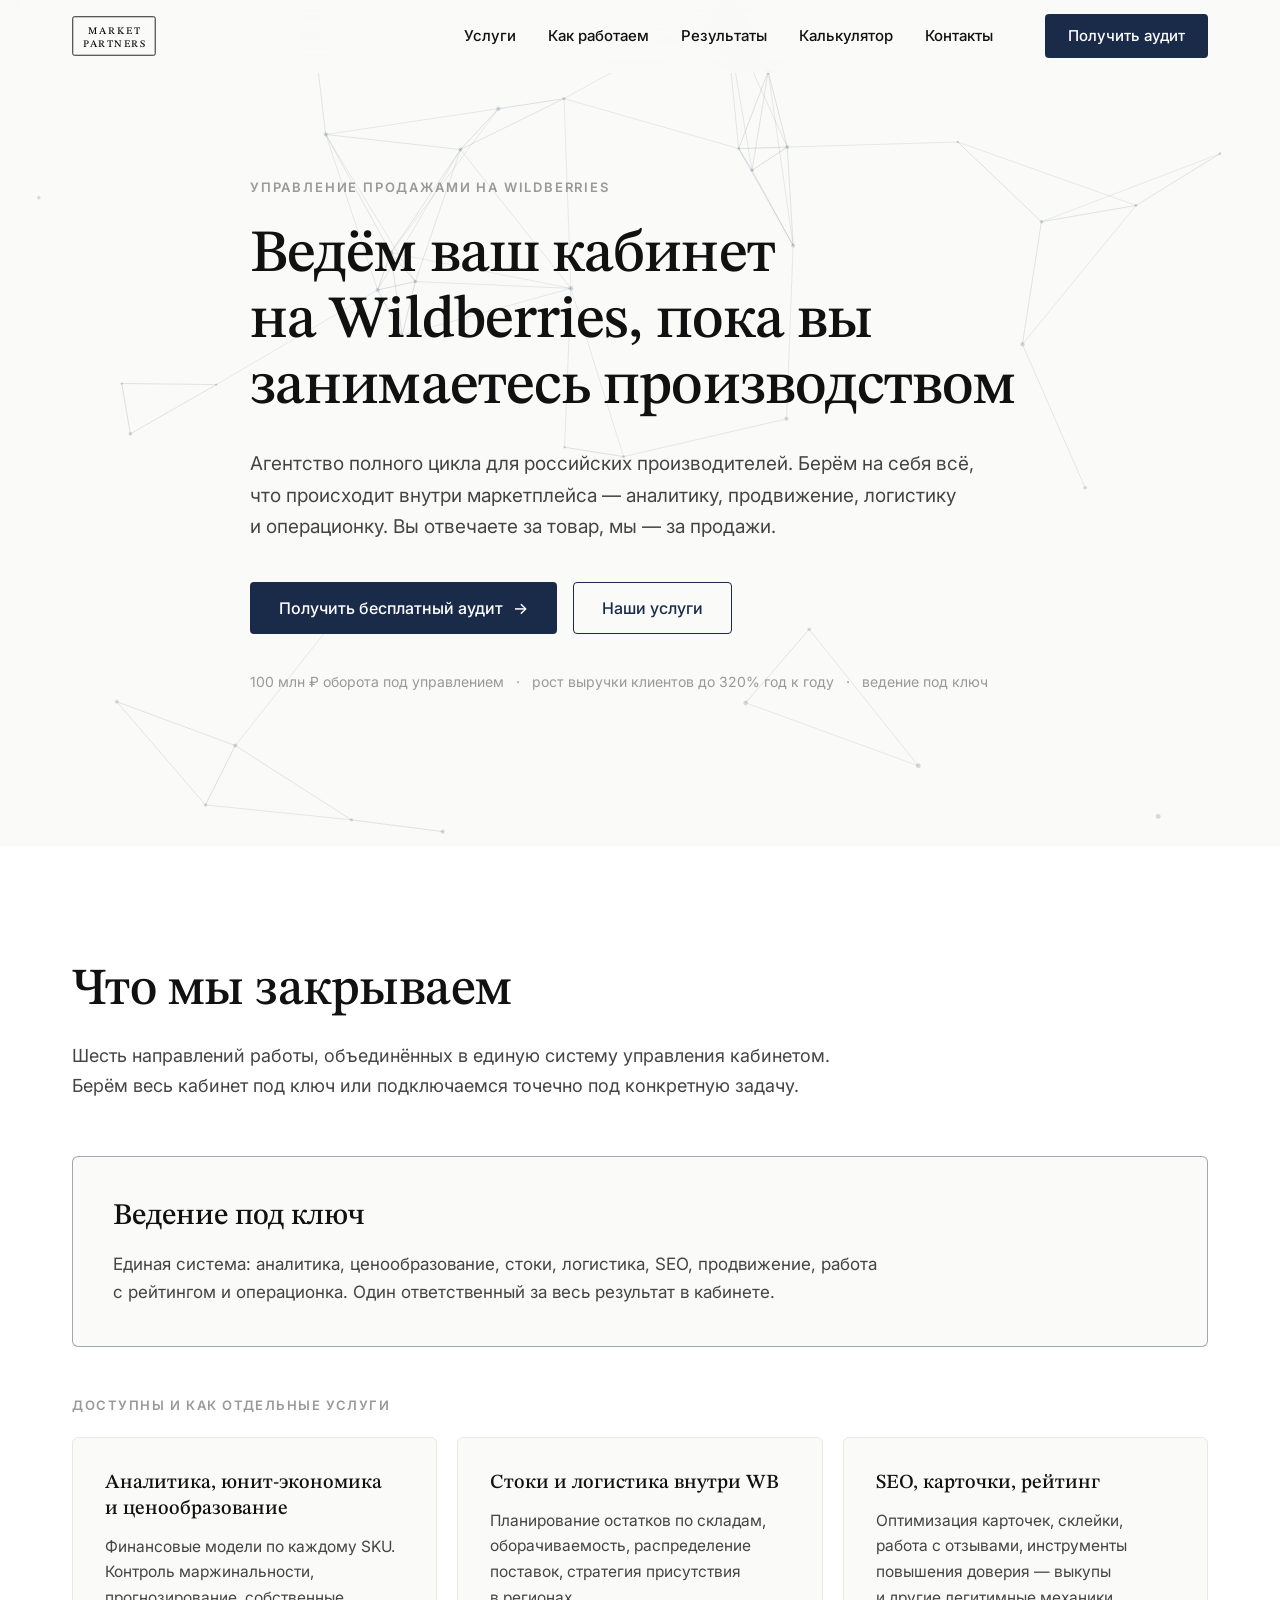
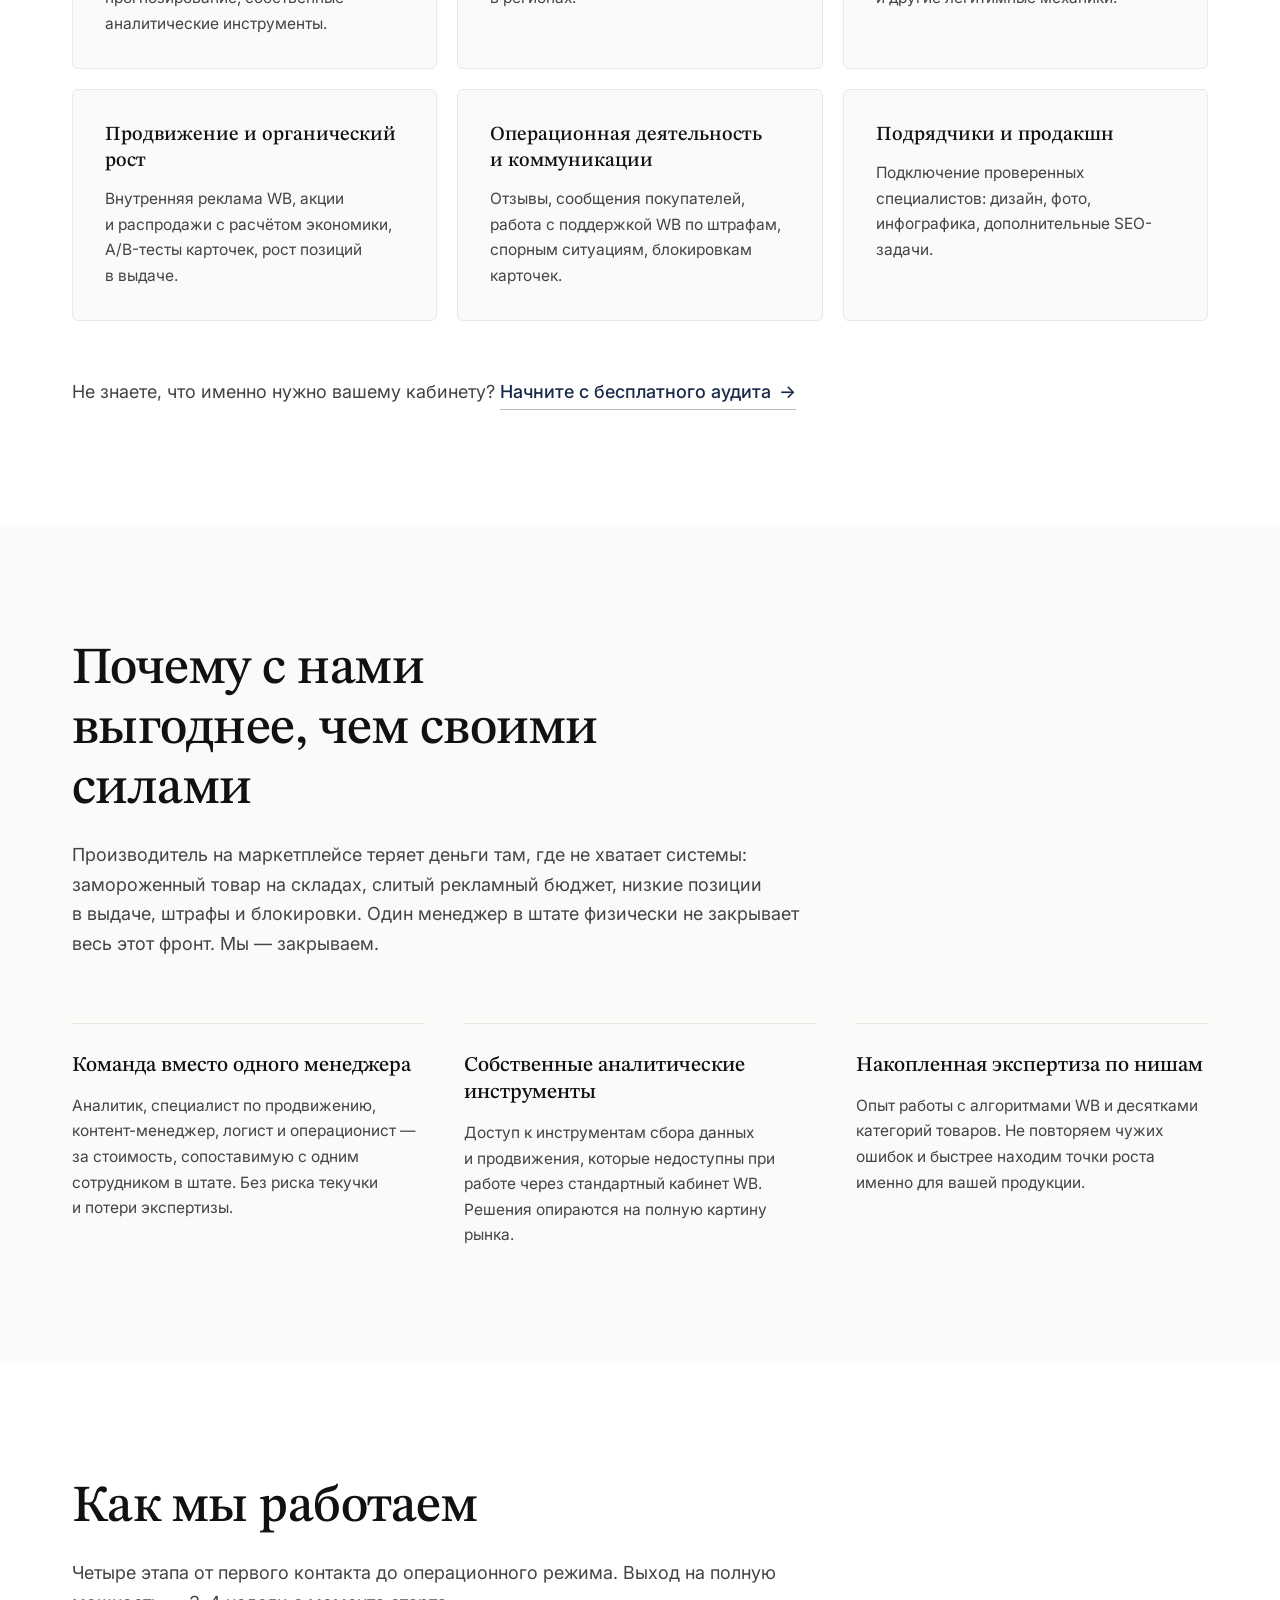
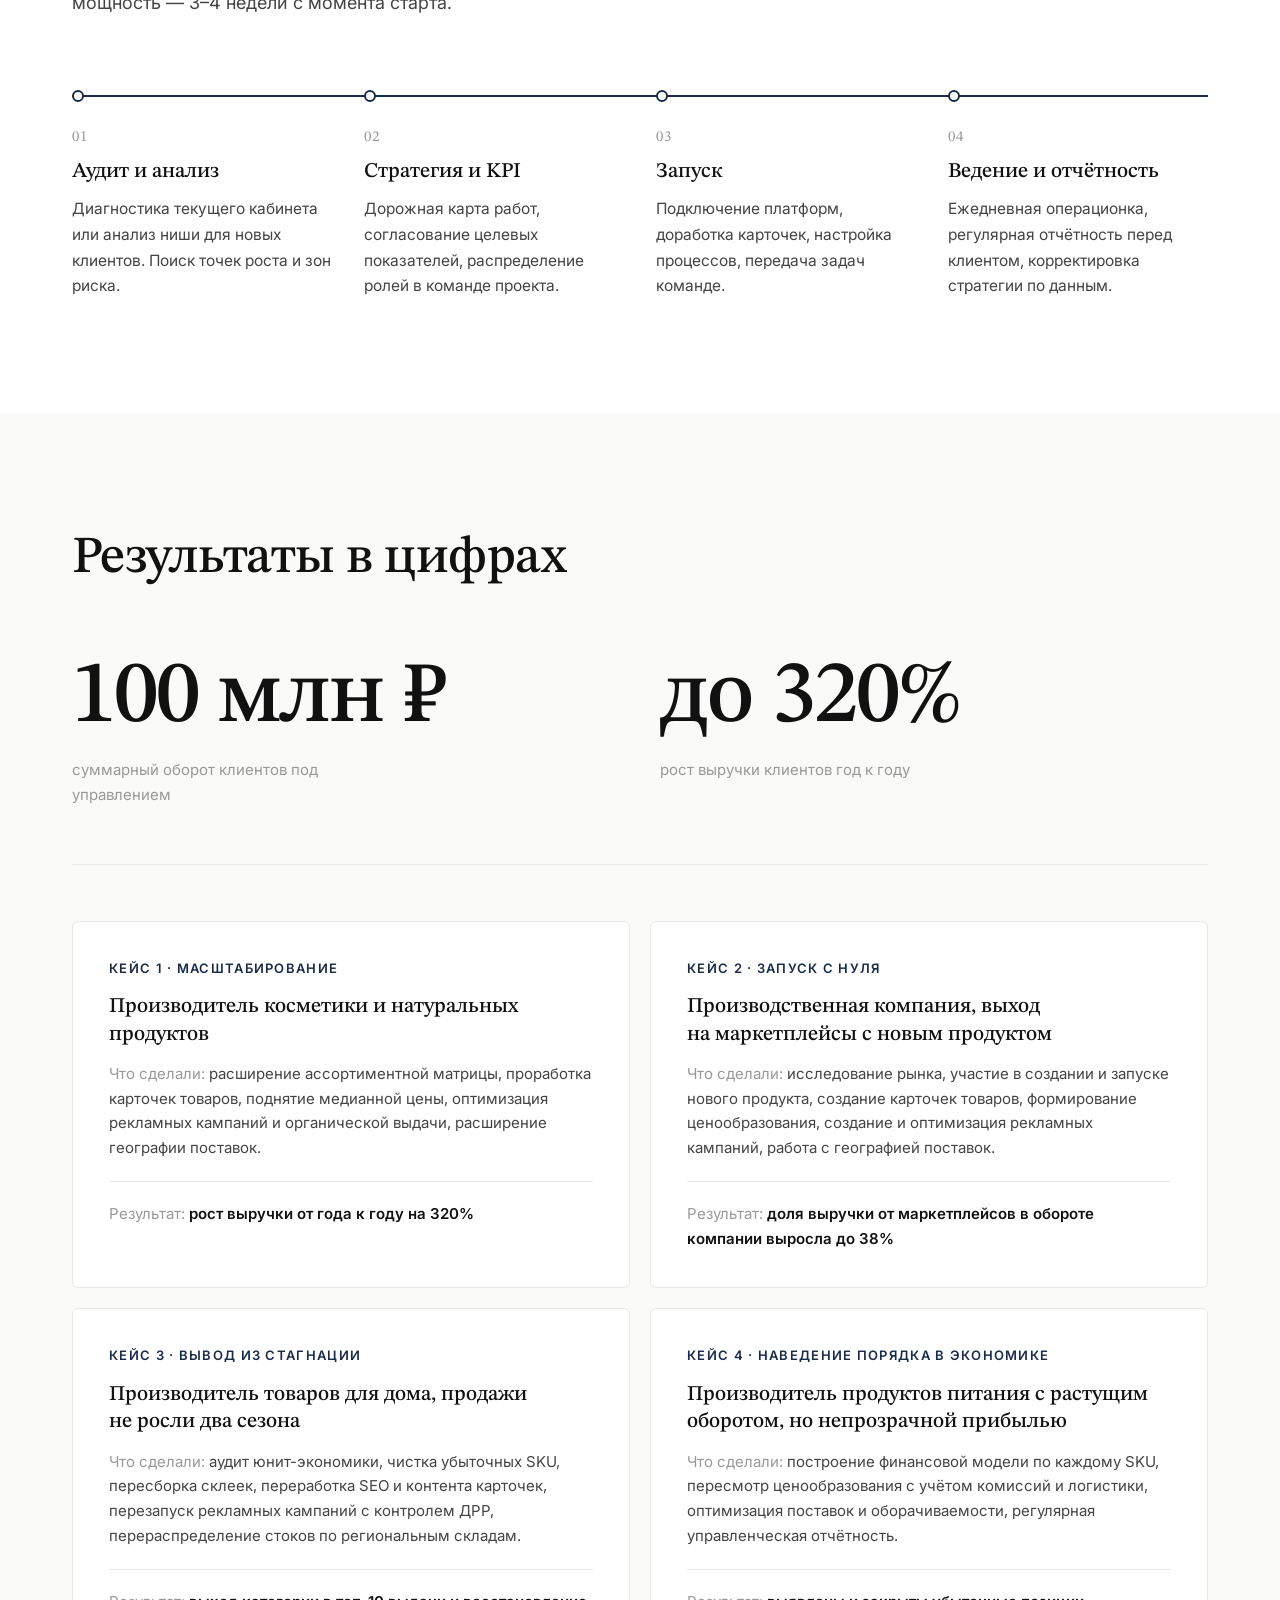
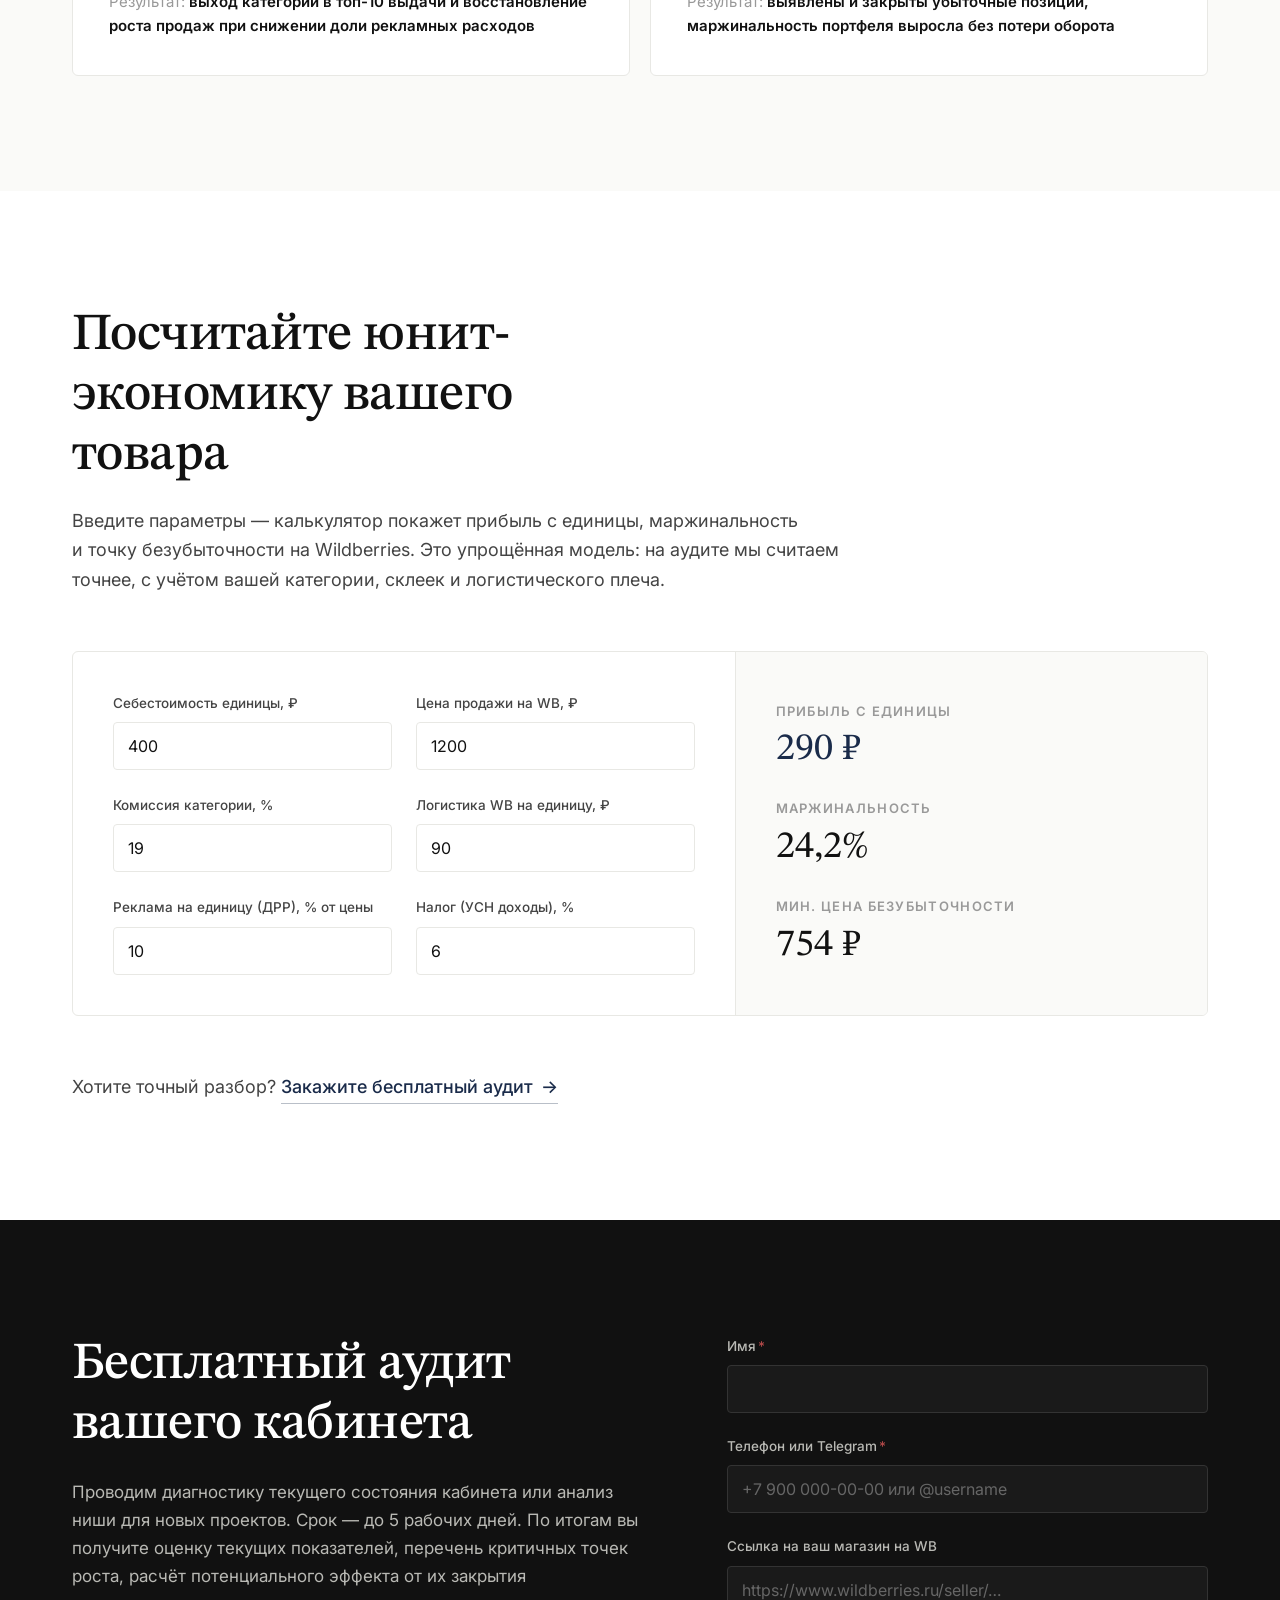
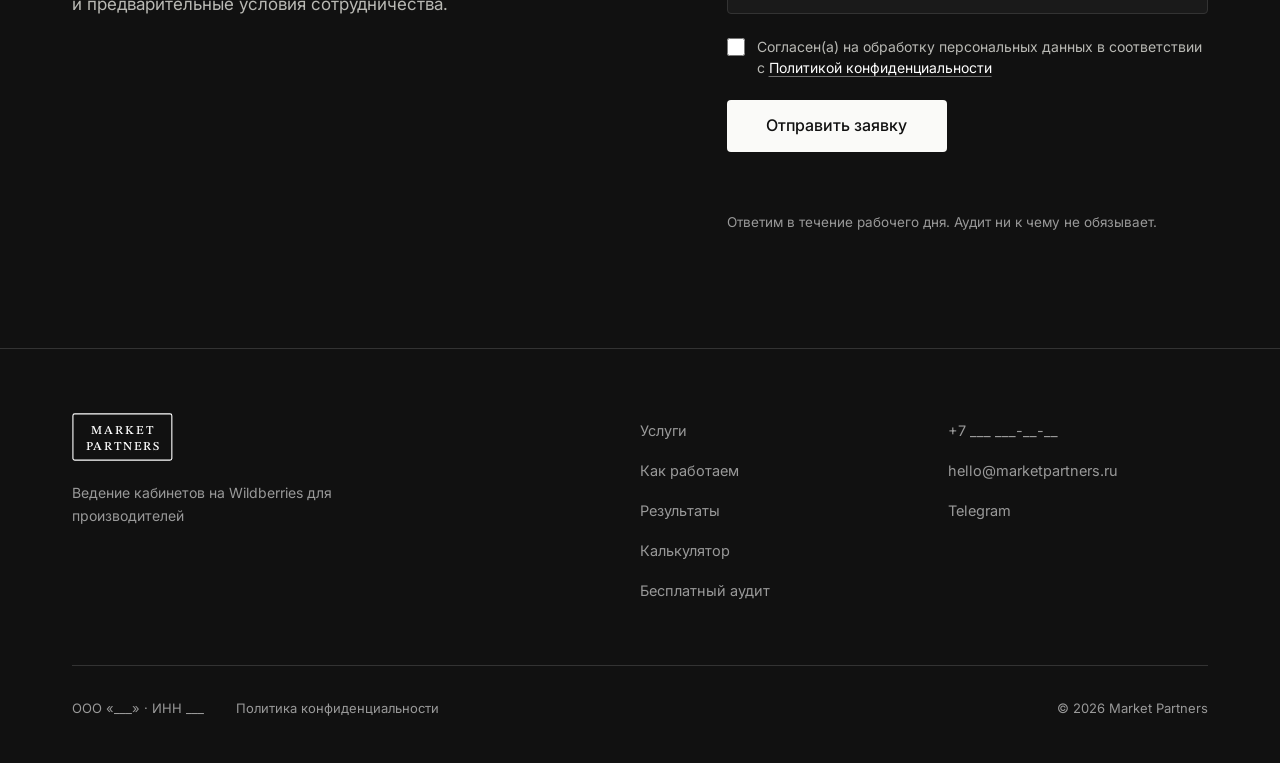
==== landing/index.html @ 117d6a94 "Лендинг Market Partners: HTML+CSS+JS, send.php, privacy, ассеты Одностраничный сайт для marketpartne" ====
<!DOCTYPE html>
<html lang="ru">
<head>
  <meta charset="UTF-8">
  <meta name="viewport" content="width=device-width, initial-scale=1">
  <title>Ведение кабинетов на Wildberries под ключ для производителей — Market Partners</title>
  <meta name="description" content="Агентство полного цикла Market Partners: ведение кабинетов продавцов на Wildberries для российских производителей. Аналитика, продвижение, логистика и операционка под ключ. Бесплатный аудит кабинета.">
  <link rel="canonical" href="https://marketpartners.ru/">
  <meta name="theme-color" content="#FAFAF8">

  <!-- Open Graph -->
  <meta property="og:type" content="website">
  <meta property="og:url" content="https://marketpartners.ru/">
  <meta property="og:site_name" content="Market Partners">
  <meta property="og:title" content="Ведение кабинетов на Wildberries под ключ для производителей — Market Partners">
  <meta property="og:description" content="Берём на себя всё, что происходит внутри маркетплейса — аналитику, продвижение, логистику и операционку. Вы отвечаете за товар, мы — за продажи.">
  <meta property="og:image" content="https://marketpartners.ru/assets/og-image.png">
  <meta property="og:image:width" content="1200">
  <meta property="og:image:height" content="630">
  <meta property="og:locale" content="ru_RU">

  <!-- Favicon -->
  <link rel="icon" href="assets/favicon.svg" type="image/svg+xml">
  <link rel="icon" href="assets/favicon.png" sizes="32x32" type="image/png">
  <link rel="apple-touch-icon" href="assets/apple-touch-icon.png">

  <!-- Fonts -->
  <link rel="preconnect" href="https://fonts.googleapis.com">
  <link rel="preconnect" href="https://fonts.gstatic.com" crossorigin>
  <link href="https://fonts.googleapis.com/css2?family=Inter:wght@400;500;600&family=STIX+Two+Text:wght@500;600&display=swap" rel="stylesheet">

  <link rel="stylesheet" href="css/style.css">

  <script>document.documentElement.classList.add('js');</script>

  <!-- Микроразметка schema.org -->
  <script type="application/ld+json">
  {
    "@context": "https://schema.org",
    "@graph": [
      {
        "@type": "Organization",
        "@id": "https://marketpartners.ru/#organization",
        "name": "Market Partners",
        "url": "https://marketpartners.ru/",
        "logo": "https://marketpartners.ru/assets/logo.svg",
        "email": "hello@marketpartners.ru",
        "description": "Агентство полного цикла: комплексное ведение кабинетов продавцов на Wildberries для российских производителей."
      },
      {
        "@type": "Service",
        "name": "Ведение кабинетов на Wildberries под ключ",
        "serviceType": "Управление продажами на маркетплейсе Wildberries",
        "provider": { "@id": "https://marketpartners.ru/#organization" },
        "areaServed": { "@type": "Country", "name": "Россия" },
        "audience": { "@type": "BusinessAudience", "name": "Российские производители" },
        "description": "Аналитика и юнит-экономика, ценообразование, стоки и логистика внутри WB, SEO и карточки, продвижение, операционная поддержка кабинета — под ключ или отдельными направлениями."
      }
    ]
  }
  </script>
</head>
<body id="top">

  <div class="scroll-progress" aria-hidden="true"></div>

  <header class="header">
    <div class="container header__inner">
      <a class="logo" href="#top" aria-label="Market Partners — в начало страницы">
        <svg viewBox="0 0 550 262" fill="none" aria-hidden="true" focusable="false">
          <rect x="5" y="5" width="540" height="252" rx="10" stroke="currentColor" stroke-width="6"/>
          <text x="105" y="116" textLength="340" lengthAdjust="spacing" font-weight="500" font-size="66" fill="currentColor">MARKET</text>
          <text x="75" y="200" textLength="400" lengthAdjust="spacing" font-weight="500" font-size="66" fill="currentColor">PARTNERS</text>
        </svg>
      </a>

      <nav class="nav" aria-label="Основная навигация">
        <a class="nav__link" href="#services">Услуги</a>
        <a class="nav__link" href="#process">Как работаем</a>
        <a class="nav__link" href="#results">Результаты</a>
        <a class="nav__link" href="#calculator">Калькулятор</a>
        <a class="nav__link" href="#contacts">Контакты</a>
      </nav>

      <a class="btn btn--primary header__cta" href="#audit">Получить аудит</a>

      <button class="burger" type="button" aria-expanded="false" aria-controls="menu-overlay" aria-label="Открыть меню">
        <span class="burger__line"></span>
        <span class="burger__line"></span>
      </button>
    </div>
  </header>

  <div class="menu-overlay" id="menu-overlay">
    <nav class="menu-overlay__nav" aria-label="Мобильная навигация">
      <a class="menu-overlay__link" href="#services">Услуги</a>
      <a class="menu-overlay__link" href="#process">Как работаем</a>
      <a class="menu-overlay__link" href="#results">Результаты</a>
      <a class="menu-overlay__link" href="#calculator">Калькулятор</a>
      <a class="menu-overlay__link" href="#contacts">Контакты</a>
    </nav>
    <a class="btn btn--primary menu-overlay__cta" href="#audit">Получить аудит<span class="btn__arrow" aria-hidden="true">→</span></a>
  </div>

  <main>

    <!-- ===== Hero ===== -->
    <section class="hero">
      <canvas class="hero__canvas" aria-hidden="true"></canvas>
      <div class="container hero__content">
        <p class="overline reveal">Управление продажами на Wildberries</p>
        <h1 class="hero__title reveal" style="--d:.08s">Ведём ваш кабинет на&nbsp;Wildberries, пока вы занимаетесь производством</h1>
        <p class="hero__sub reveal" style="--d:.16s">Агентство полного цикла для российских производителей. Берём на&nbsp;себя всё, что происходит внутри маркетплейса&nbsp;— аналитику, продвижение, логистику и&nbsp;операционку. Вы&nbsp;отвечаете за&nbsp;товар, мы&nbsp;— за&nbsp;продажи.</p>
        <div class="hero__actions reveal" style="--d:.24s">
          <a class="btn btn--primary btn--lg" href="#audit">Получить бесплатный аудит<span class="btn__arrow" aria-hidden="true">→</span></a>
          <a class="btn btn--ghost btn--lg" href="#services">Наши услуги</a>
        </div>
        <p class="hero__trust reveal" style="--d:.32s">100&nbsp;млн&nbsp;₽ оборота под управлением<span class="hero__trust-sep" aria-hidden="true">·</span>рост выручки клиентов до&nbsp;320% год к&nbsp;году<span class="hero__trust-sep" aria-hidden="true">·</span>ведение под ключ</p>
      </div>
    </section>

    <!-- ===== Услуги ===== -->
    <section class="section section--white" id="services">
      <div class="container">
        <h2 class="section__title reveal">Что мы закрываем</h2>
        <p class="section__sub reveal" style="--d:.08s">Шесть направлений работы, объединённых в&nbsp;единую систему управления кабинетом. Берём весь кабинет под ключ или подключаемся точечно под конкретную задачу.</p>

        <article class="card card--flagship reveal" style="--d:.12s">
          <h3 class="card__title">Ведение под ключ</h3>
          <p class="card__text">Единая система: аналитика, ценообразование, стоки, логистика, SEO, продвижение, работа с&nbsp;рейтингом и&nbsp;операционка. Один ответственный за&nbsp;весь результат в&nbsp;кабинете.</p>
        </article>

        <p class="services__note reveal">Доступны и как отдельные услуги</p>

        <div class="services__grid stagger">
          <article class="card reveal" style="--i:0">
            <h3 class="card__title">Аналитика, юнит-экономика и&nbsp;ценообразование</h3>
            <p class="card__text">Финансовые модели по&nbsp;каждому SKU. Контроль маржинальности, прогнозирование, собственные аналитические инструменты.</p>
          </article>
          <article class="card reveal" style="--i:1">
            <h3 class="card__title">Стоки и&nbsp;логистика внутри&nbsp;WB</h3>
            <p class="card__text">Планирование остатков по&nbsp;складам, оборачиваемость, распределение поставок, стратегия присутствия в&nbsp;регионах.</p>
          </article>
          <article class="card reveal" style="--i:2">
            <h3 class="card__title">SEO, карточки, рейтинг</h3>
            <p class="card__text">Оптимизация карточек, склейки, работа с&nbsp;отзывами, инструменты повышения доверия&nbsp;— выкупы и&nbsp;другие легитимные механики.</p>
          </article>
          <article class="card reveal" style="--i:3">
            <h3 class="card__title">Продвижение и&nbsp;органический рост</h3>
            <p class="card__text">Внутренняя реклама&nbsp;WB, акции и&nbsp;распродажи с&nbsp;расчётом экономики, A/B-тесты карточек, рост позиций в&nbsp;выдаче.</p>
          </article>
          <article class="card reveal" style="--i:4">
            <h3 class="card__title">Операционная деятельность и&nbsp;коммуникации</h3>
            <p class="card__text">Отзывы, сообщения покупателей, работа с&nbsp;поддержкой&nbsp;WB по&nbsp;штрафам, спорным ситуациям, блокировкам карточек.</p>
          </article>
          <article class="card reveal" style="--i:5">
            <h3 class="card__title">Подрядчики и&nbsp;продакшн</h3>
            <p class="card__text">Подключение проверенных специалистов: дизайн, фото, инфографика, дополнительные SEO-задачи.</p>
          </article>
        </div>

        <p class="section__cta reveal">Не знаете, что именно нужно вашему кабинету? <a class="link-arrow" href="#audit">Начните с&nbsp;бесплатного аудита<span class="btn__arrow" aria-hidden="true">→</span></a></p>
      </div>
    </section>

    <!-- ===== Почему мы ===== -->
    <section class="section" id="why">
      <div class="container">
        <h2 class="section__title reveal">Почему с нами выгоднее, чем&nbsp;своими силами</h2>
        <p class="section__sub reveal" style="--d:.08s">Производитель на&nbsp;маркетплейсе теряет деньги там, где не&nbsp;хватает системы: замороженный товар на&nbsp;складах, слитый рекламный бюджет, низкие позиции в&nbsp;выдаче, штрафы и&nbsp;блокировки. Один менеджер в&nbsp;штате физически не&nbsp;закрывает весь этот фронт. Мы&nbsp;— закрываем.</p>

        <div class="why__grid stagger">
          <div class="why__col reveal" style="--i:0">
            <h3 class="why__title">Команда вместо одного менеджера</h3>
            <p class="why__text">Аналитик, специалист по&nbsp;продвижению, контент-менеджер, логист и&nbsp;операционист&nbsp;— за&nbsp;стоимость, сопоставимую с&nbsp;одним сотрудником в&nbsp;штате. Без риска текучки и&nbsp;потери экспертизы.</p>
          </div>
          <div class="why__col reveal" style="--i:1">
            <h3 class="why__title">Собственные аналитические инструменты</h3>
            <p class="why__text">Доступ к&nbsp;инструментам сбора данных и&nbsp;продвижения, которые недоступны при работе через стандартный кабинет&nbsp;WB. Решения опираются на&nbsp;полную картину рынка.</p>
          </div>
          <div class="why__col reveal" style="--i:2">
            <h3 class="why__title">Накопленная экспертиза по&nbsp;нишам</h3>
            <p class="why__text">Опыт работы с&nbsp;алгоритмами&nbsp;WB и&nbsp;десятками категорий товаров. Не&nbsp;повторяем чужих ошибок и&nbsp;быстрее находим точки роста именно для вашей продукции.</p>
          </div>
        </div>
      </div>
    </section>

    <!-- ===== Как мы работаем ===== -->
    <section class="section section--white" id="process">
      <div class="container">
        <h2 class="section__title reveal">Как мы работаем</h2>
        <p class="section__sub reveal" style="--d:.08s">Четыре этапа от&nbsp;первого контакта до&nbsp;операционного режима. Выход на&nbsp;полную мощность&nbsp;— 3–4&nbsp;недели с&nbsp;момента старта.</p>

        <div class="process__steps reveal reveal--static">
          <div class="process__line" aria-hidden="true"><span class="process__line-fill"></span></div>
          <div class="process__step reveal" style="--i:0">
            <span class="process__marker" aria-hidden="true"></span>
            <span class="process__num" aria-hidden="true">01</span>
            <h3 class="process__title">Аудит и анализ</h3>
            <p class="process__text">Диагностика текущего кабинета или анализ ниши для новых клиентов. Поиск точек роста и&nbsp;зон риска.</p>
          </div>
          <div class="process__step reveal" style="--i:1">
            <span class="process__marker" aria-hidden="true"></span>
            <span class="process__num" aria-hidden="true">02</span>
            <h3 class="process__title">Стратегия и KPI</h3>
            <p class="process__text">Дорожная карта работ, согласование целевых показателей, распределение ролей в&nbsp;команде проекта.</p>
          </div>
          <div class="process__step reveal" style="--i:2">
            <span class="process__marker" aria-hidden="true"></span>
            <span class="process__num" aria-hidden="true">03</span>
            <h3 class="process__title">Запуск</h3>
            <p class="process__text">Подключение платформ, доработка карточек, настройка процессов, передача задач команде.</p>
          </div>
          <div class="process__step reveal" style="--i:3">
            <span class="process__marker" aria-hidden="true"></span>
            <span class="process__num" aria-hidden="true">04</span>
            <h3 class="process__title">Ведение и отчётность</h3>
            <p class="process__text">Ежедневная операционка, регулярная отчётность перед клиентом, корректировка стратегии по&nbsp;данным.</p>
          </div>
        </div>
      </div>
    </section>

    <!-- ===== Результаты ===== -->
    <section class="section" id="results">
      <div class="container">
        <h2 class="section__title reveal">Результаты в цифрах</h2>

        <div class="metrics stagger">
          <div class="metric reveal" style="--i:0">
            <p class="metric__value"><span data-counter="100">100</span>&nbsp;млн&nbsp;₽</p>
            <p class="metric__label">суммарный оборот клиентов под управлением</p>
          </div>
          <div class="metric reveal" style="--i:1">
            <p class="metric__value">до&nbsp;<span data-counter="320">320</span>%</p>
            <p class="metric__label">рост выручки клиентов год к&nbsp;году</p>
          </div>
        </div>

        <div class="cases stagger">
          <article class="card case reveal" style="--i:0">
            <p class="case__tag">Кейс 1 · Масштабирование</p>
            <h3 class="case__client">Производитель косметики и&nbsp;натуральных продуктов</h3>
            <p class="case__did"><span class="case__did-label">Что сделали:</span> расширение ассортиментной матрицы, проработка карточек товаров, поднятие медианной цены, оптимизация рекламных кампаний и&nbsp;органической выдачи, расширение географии поставок.</p>
            <p class="case__result">Результат: <strong>рост выручки от&nbsp;года к&nbsp;году на&nbsp;320%</strong></p>
          </article>
          <article class="card case reveal" style="--i:1">
            <p class="case__tag">Кейс 2 · Запуск с нуля</p>
            <h3 class="case__client">Производственная компания, выход на&nbsp;маркетплейсы с&nbsp;новым продуктом</h3>
            <p class="case__did"><span class="case__did-label">Что сделали:</span> исследование рынка, участие в&nbsp;создании и&nbsp;запуске нового продукта, создание карточек товаров, формирование ценообразования, создание и&nbsp;оптимизация рекламных кампаний, работа с&nbsp;географией поставок.</p>
            <p class="case__result">Результат: <strong>доля выручки от&nbsp;маркетплейсов в&nbsp;обороте компании выросла до&nbsp;<span data-counter="38">38</span>%</strong></p>
          </article>
          <article class="card case reveal" style="--i:2">
            <p class="case__tag">Кейс 3 · Вывод из стагнации</p>
            <h3 class="case__client">Производитель товаров для дома, продажи не&nbsp;росли два сезона</h3>
            <p class="case__did"><span class="case__did-label">Что сделали:</span> аудит юнит-экономики, чистка убыточных SKU, пересборка склеек, переработка SEO и&nbsp;контента карточек, перезапуск рекламных кампаний с&nbsp;контролем ДРР, перераспределение стоков по&nbsp;региональным складам.</p>
            <p class="case__result">Результат: <strong>выход категории в&nbsp;топ-10 выдачи и&nbsp;восстановление роста продаж при снижении доли рекламных расходов</strong></p>
          </article>
          <article class="card case reveal" style="--i:3">
            <p class="case__tag">Кейс 4 · Наведение порядка в экономике</p>
            <h3 class="case__client">Производитель продуктов питания с&nbsp;растущим оборотом, но&nbsp;непрозрачной прибылью</h3>
            <p class="case__did"><span class="case__did-label">Что сделали:</span> построение финансовой модели по&nbsp;каждому SKU, пересмотр ценообразования с&nbsp;учётом комиссий и&nbsp;логистики, оптимизация поставок и&nbsp;оборачиваемости, регулярная управленческая отчётность.</p>
            <p class="case__result">Результат: <strong>выявлены и&nbsp;закрыты убыточные позиции, маржинальность портфеля выросла без потери оборота</strong></p>
          </article>
        </div>
      </div>
    </section>

    <!-- ===== Калькулятор ===== -->
    <section class="section section--white" id="calculator">
      <div class="container">
        <h2 class="section__title reveal">Посчитайте юнит-экономику вашего товара</h2>
        <p class="section__sub reveal" style="--d:.08s">Введите параметры&nbsp;— калькулятор покажет прибыль с&nbsp;единицы, маржинальность и&nbsp;точку безубыточности на&nbsp;Wildberries. Это упрощённая модель: на&nbsp;аудите мы считаем точнее, с&nbsp;учётом вашей категории, склеек и&nbsp;логистического плеча.</p>

        <div class="calc reveal" style="--d:.12s">
          <form class="calc__fields" aria-label="Параметры юнит-экономики">
            <div class="field">
              <label class="field__label" for="calc-cost">Себестоимость единицы, ₽</label>
              <input class="field__input" id="calc-cost" type="number" inputmode="decimal" min="0" step="10" value="400">
            </div>
            <div class="field">
              <label class="field__label" for="calc-price">Цена продажи на WB, ₽</label>
              <input class="field__input" id="calc-price" type="number" inputmode="decimal" min="0" step="10" value="1200">
            </div>
            <div class="field">
              <label class="field__label" for="calc-fee">Комиссия категории, %</label>
              <input class="field__input" id="calc-fee" type="number" inputmode="decimal" min="0" max="100" step="0.5" value="19">
            </div>
            <div class="field">
              <label class="field__label" for="calc-logistics">Логистика WB на единицу, ₽</label>
              <input class="field__input" id="calc-logistics" type="number" inputmode="decimal" min="0" step="5" value="90">
            </div>
            <div class="field">
              <label class="field__label" for="calc-adv">Реклама на единицу (ДРР), % от цены</label>
              <input class="field__input" id="calc-adv" type="number" inputmode="decimal" min="0" max="100" step="0.5" value="10">
            </div>
            <div class="field">
              <label class="field__label" for="calc-tax">Налог (УСН доходы), %</label>
              <input class="field__input" id="calc-tax" type="number" inputmode="decimal" min="0" max="100" step="0.5" value="6">
            </div>
          </form>

          <div class="calc__result" role="status" aria-live="polite">
            <div class="calc__row">
              <p class="calc__label">Прибыль с единицы</p>
              <p class="calc__value calc__value--profit" id="calc-profit">290&nbsp;₽</p>
            </div>
            <div class="calc__row">
              <p class="calc__label">Маржинальность</p>
              <p class="calc__value" id="calc-margin">24,2%</p>
            </div>
            <div class="calc__row">
              <p class="calc__label">Мин. цена безубыточности</p>
              <p class="calc__value" id="calc-min">754&nbsp;₽</p>
            </div>
            <p class="calc__note" id="calc-note" hidden>При таких параметрах юнит-экономика не&nbsp;сходится&nbsp;— это как раз то, что мы разбираем на&nbsp;аудите.</p>
          </div>
        </div>

        <p class="section__cta reveal">Хотите точный разбор? <a class="link-arrow" href="#audit">Закажите бесплатный аудит<span class="btn__arrow" aria-hidden="true">→</span></a></p>
      </div>
    </section>

    <!-- ===== Форма заявки ===== -->
    <section class="section section--dark" id="audit">
      <div class="container audit__grid">
        <div class="audit__intro">
          <h2 class="section__title section__title--light reveal">Бесплатный аудит вашего кабинета</h2>
          <p class="audit__text reveal" style="--d:.08s">Проводим диагностику текущего состояния кабинета или анализ ниши для новых проектов. Срок&nbsp;— до&nbsp;5&nbsp;рабочих дней. По&nbsp;итогам вы получите оценку текущих показателей, перечень критичных точек роста, расчёт потенциального эффекта от&nbsp;их закрытия и&nbsp;предварительные условия сотрудничества.</p>
        </div>

        <form class="audit__form reveal" style="--d:.12s" id="audit-form" action="send.php" method="post">
          <div class="field field--dark">
            <label class="field__label" for="lead-name">Имя<span class="field__req" aria-hidden="true">*</span></label>
            <input class="field__input" id="lead-name" name="name" type="text" autocomplete="name" required maxlength="100">
          </div>
          <div class="field field--dark">
            <label class="field__label" for="lead-contact">Телефон или Telegram<span class="field__req" aria-hidden="true">*</span></label>
            <input class="field__input" id="lead-contact" name="contact" type="text" autocomplete="tel" placeholder="+7 900 000-00-00 или @username" required maxlength="150">
          </div>
          <div class="field field--dark">
            <label class="field__label" for="lead-shop">Ссылка на ваш магазин на WB</label>
            <input class="field__input" id="lead-shop" name="shop" type="text" inputmode="url" placeholder="https://www.wildberries.ru/seller/…" maxlength="300">
          </div>

          <!-- honeypot: поле скрыто от людей, боты его заполняют -->
          <div class="hp-field" aria-hidden="true">
            <label for="lead-website">Ваш сайт</label>
            <input id="lead-website" name="website" type="text" tabindex="-1" autocomplete="off">
          </div>

          <label class="checkbox">
            <input class="checkbox__input" type="checkbox" name="agree" value="1" required>
            <span class="checkbox__text">Согласен(а) на&nbsp;обработку персональных данных в&nbsp;соответствии с&nbsp;<a href="privacy.html" target="_blank" rel="noopener">Политикой конфиденциальности</a></span>
          </label>

          <button class="btn btn--light btn--lg audit__submit" type="submit">
            <span class="btn__label">Отправить заявку</span>
          </button>

          <p class="audit__status" id="form-status" role="status" aria-live="polite"></p>
          <p class="audit__footnote">Ответим в течение рабочего дня. Аудит ни к чему не обязывает.</p>
        </form>
      </div>
    </section>

  </main>

  <!-- ===== Footer ===== -->
  <footer class="footer" id="contacts">
    <div class="container">
      <div class="footer__grid">
        <div class="footer__col footer__col--brand">
          <a class="logo logo--footer" href="#top" aria-label="Market Partners — в начало страницы">
            <svg viewBox="0 0 550 262" fill="none" aria-hidden="true" focusable="false">
              <rect x="5" y="5" width="540" height="252" rx="10" stroke="currentColor" stroke-width="6"/>
              <text x="105" y="116" textLength="340" lengthAdjust="spacing" font-weight="500" font-size="66" fill="currentColor">MARKET</text>
              <text x="75" y="200" textLength="400" lengthAdjust="spacing" font-weight="500" font-size="66" fill="currentColor">PARTNERS</text>
            </svg>
          </a>
          <p class="footer__tagline">Ведение кабинетов на&nbsp;Wildberries для производителей</p>
        </div>
        <nav class="footer__col footer__nav" aria-label="Разделы сайта">
          <a class="footer__link" href="#services">Услуги</a>
          <a class="footer__link" href="#process">Как работаем</a>
          <a class="footer__link" href="#results">Результаты</a>
          <a class="footer__link" href="#calculator">Калькулятор</a>
          <a class="footer__link" href="#audit">Бесплатный аудит</a>
        </nav>
        <div class="footer__col footer__contacts">
          <a class="footer__link" href="tel:+70000000000">+7 ___ ___-__-__</a>
          <a class="footer__link" href="mailto:hello@marketpartners.ru">hello@marketpartners.ru</a>
          <a class="footer__link" href="https://t.me/marketpartners" target="_blank" rel="noopener">Telegram</a>
        </div>
      </div>
      <div class="footer__bottom">
        <p class="footer__legal">ООО «___» · ИНН ___</p>
        <a class="footer__link footer__link--small" href="privacy.html">Политика конфиденциальности</a>
        <p class="footer__copy">© 2026 Market Partners</p>
      </div>
    </div>
  </footer>

  <script src="js/lenis.min.js" defer></script>
  <script src="js/main.js" defer></script>
</body>
</html>
---- landing/css/style.css ----
/* ============================================================
   Market Partners — лендинг
   Палитра: фон #FAFAF8 / #FFFFFF, тёмная секция #111111,
   текст #111 / #444 / #999, акцент #1A2B4A, линии #E8E8E4
   ============================================================ */

:root {
  --bg: #FAFAF8;
  --bg-white: #FFFFFF;
  --bg-dark: #111111;
  --ink: #111111;
  --text: #444444;
  --muted: #999999;
  --accent: #1A2B4A;
  --accent-hover: #142238;
  --line: #E8E8E4;
  --line-dark: #333333;
  --danger: #B54A4A;
  --font-serif: 'STIX Two Text', Georgia, 'Times New Roman', serif;
  --font-sans: 'Inter', -apple-system, BlinkMacSystemFont, 'Segoe UI', Roboto, Arial, sans-serif;
  --ease-out: cubic-bezier(0.16, 1, 0.3, 1);
  --header-h: 72px;
  --radius: 4px;
}

/* ---------- Reset ---------- */

*, *::before, *::after { box-sizing: border-box; }

html {
  scroll-padding-top: calc(var(--header-h) + 16px);
}

@media (prefers-reduced-motion: no-preference) {
  html { scroll-behavior: smooth; }
}

/* Lenis берёт скролл на себя — нативный smooth ему мешает */
html.lenis, html.lenis body { height: auto; }
.lenis.lenis-smooth { scroll-behavior: auto !important; }
.lenis.lenis-stopped { overflow: hidden; }

body {
  margin: 0;
  background: var(--bg);
  color: var(--text);
  font-family: var(--font-sans);
  font-size: 17px;
  line-height: 1.65;
  -webkit-font-smoothing: antialiased;
  overflow-x: hidden;
}

h1, h2, h3, p { margin: 0; }

img, svg { display: block; max-width: 100%; }

a { color: var(--accent); text-decoration: none; }

button { font: inherit; cursor: pointer; }

:focus-visible {
  outline: 2px solid var(--accent);
  outline-offset: 3px;
  border-radius: 2px;
}

.section--dark :focus-visible,
.footer :focus-visible {
  outline-color: #FAFAF8;
}

.container {
  max-width: 1200px;
  margin: 0 auto;
  padding: 0 32px;
}

/* ---------- Типографика ---------- */

h1, h2, h3 {
  font-family: var(--font-serif);
  font-weight: 500;
  color: var(--ink);
  line-height: 1.15;
}

.overline {
  font-size: 13px;
  font-weight: 600;
  letter-spacing: 0.14em;
  text-transform: uppercase;
  color: var(--muted);
}

.section__title {
  font-size: clamp(32px, 4.2vw, 52px);
  letter-spacing: -0.01em;
  max-width: 22ch;
}

.section__title--light { color: #FFFFFF; }

.section__sub {
  max-width: 70ch;
  margin-top: 20px;
  font-size: 18px;
  color: var(--text);
}

.section__cta {
  margin-top: 56px;
  font-size: 18px;
  color: var(--text);
}

/* ---------- Кнопки и ссылки ---------- */

.btn {
  display: inline-flex;
  align-items: center;
  justify-content: center;
  gap: 10px;
  min-height: 44px;
  padding: 11px 22px;
  border: 1px solid transparent;
  border-radius: var(--radius);
  font-family: var(--font-sans);
  font-size: 15px;
  font-weight: 500;
  line-height: 1.2;
  white-space: nowrap;
  transition: background-color 0.25s ease, border-color 0.25s ease, color 0.25s ease;
}

.btn--lg {
  min-height: 52px;
  padding: 14px 28px;
  font-size: 16px;
}

.btn--primary {
  background: var(--accent);
  color: #FFFFFF;
}

.btn--primary:hover { background: var(--accent-hover); }

.btn--ghost {
  border-color: var(--accent);
  color: var(--accent);
  background: transparent;
}

.btn--ghost:hover { background: rgba(26, 43, 74, 0.06); }

.btn--light {
  background: #FAFAF8;
  color: var(--ink);
}

.btn--light:hover { background: #FFFFFF; }

.btn__arrow {
  display: inline-block;
  transition: transform 0.25s var(--ease-out);
}

.btn:hover .btn__arrow,
.link-arrow:hover .btn__arrow { transform: translateX(4px); }

.link-arrow {
  display: inline-flex;
  align-items: baseline;
  gap: 8px;
  font-weight: 500;
  border-bottom: 1px solid rgba(26, 43, 74, 0.3);
  padding-bottom: 2px;
  transition: border-color 0.25s ease;
}

.link-arrow:hover { border-color: var(--accent); }

/* ---------- Прогресс скролла ---------- */

.scroll-progress {
  position: fixed;
  top: 0;
  left: 0;
  z-index: 1100;
  width: 100%;
  height: 2px;
  background: var(--accent);
  transform: scaleX(0);
  transform-origin: left;
}

/* ---------- Header ---------- */

.header {
  position: fixed;
  top: 0;
  left: 0;
  right: 0;
  z-index: 1000;
  background: rgba(250, 250, 248, 0.85);
  -webkit-backdrop-filter: blur(12px);
  backdrop-filter: blur(12px);
  border-bottom: 1px solid transparent;
  transition: border-color 0.3s ease;
}

.header.is-scrolled { border-bottom-color: var(--line); }

.header__inner {
  display: flex;
  align-items: center;
  gap: 40px;
  height: var(--header-h);
}

.logo {
  color: var(--ink);
  flex-shrink: 0;
}

.logo svg {
  height: 40px;
  width: auto;
}

.logo svg text {
  font-family: var(--font-serif);
}

.logo--footer { color: #FFFFFF; }

.logo--footer svg { height: 48px; }

.nav {
  display: flex;
  gap: 8px;
  margin-left: auto;
}

.nav__link {
  padding: 10px 12px;
  font-size: 15px;
  font-weight: 500;
  color: var(--ink);
  transition: color 0.2s ease;
}

.nav__link:hover { color: var(--accent); }

.header__cta { flex-shrink: 0; }

/* Бургер */

.burger {
  display: none;
  position: relative;
  width: 44px;
  height: 44px;
  margin-left: auto;
  padding: 0;
  border: 0;
  background: transparent;
}

.burger__line {
  position: absolute;
  left: 10px;
  width: 24px;
  height: 2px;
  background: var(--ink);
  transition: transform 0.3s var(--ease-out);
}

.burger__line:nth-child(1) { top: 18px; }
.burger__line:nth-child(2) { top: 25px; }

.menu-open .burger__line:nth-child(1) { transform: translateY(3.5px) rotate(45deg); }
.menu-open .burger__line:nth-child(2) { transform: translateY(-3.5px) rotate(-45deg); }

/* Мобильное меню-оверлей */

.menu-overlay {
  position: fixed;
  inset: 0;
  z-index: 900;
  display: flex;
  flex-direction: column;
  justify-content: center;
  gap: 48px;
  padding: calc(var(--header-h) + 24px) 32px 48px;
  background: var(--bg);
  opacity: 0;
  visibility: hidden;
  transition: opacity 0.35s ease, visibility 0.35s ease;
}

.menu-open .menu-overlay {
  opacity: 1;
  visibility: visible;
}

.menu-overlay__nav {
  display: flex;
  flex-direction: column;
  gap: 8px;
}

.menu-overlay__link {
  font-family: var(--font-serif);
  font-size: 32px;
  color: var(--ink);
  padding: 8px 0;
  opacity: 0;
  transform: translateY(12px);
  transition: opacity 0.4s var(--ease-out), transform 0.4s var(--ease-out);
}

.menu-open .menu-overlay__link {
  opacity: 1;
  transform: none;
}

.menu-open .menu-overlay__link:nth-child(1) { transition-delay: 0.05s; }
.menu-open .menu-overlay__link:nth-child(2) { transition-delay: 0.1s; }
.menu-open .menu-overlay__link:nth-child(3) { transition-delay: 0.15s; }
.menu-open .menu-overlay__link:nth-child(4) { transition-delay: 0.2s; }
.menu-open .menu-overlay__link:nth-child(5) { transition-delay: 0.25s; }

.menu-overlay__cta {
  align-self: flex-start;
  opacity: 0;
  transform: translateY(12px);
  transition: opacity 0.4s var(--ease-out) 0.3s, transform 0.4s var(--ease-out) 0.3s;
}

.menu-open .menu-overlay__cta {
  opacity: 1;
  transform: none;
}

body.menu-open { overflow: hidden; }

/* ---------- Секции ---------- */

.section {
  padding: clamp(72px, 9vw, 128px) 0;
}

.section--white { background: var(--bg-white); }

.section--dark {
  background: var(--bg-dark);
  color: #B9B9B4;
}

/* ---------- Hero ---------- */

.hero {
  position: relative;
  display: flex;
  align-items: center;
  min-height: min(94vh, 960px);
  padding: calc(var(--header-h) + 48px) 0 96px;
  overflow: hidden;
}

.hero__canvas {
  position: absolute;
  inset: 0;
  pointer-events: none;
}

.hero__content {
  position: relative;
  z-index: 1;
}

.hero__title {
  max-width: 26ch;
  margin-top: 24px;
  font-size: clamp(36px, 4.8vw, 60px);
  line-height: 1.1;
  letter-spacing: -0.015em;
}

.hero__sub {
  max-width: 62ch;
  margin-top: 28px;
  font-size: clamp(17px, 1.5vw, 19px);
}

.hero__actions {
  display: flex;
  flex-wrap: wrap;
  gap: 16px;
  margin-top: 40px;
}

.hero__trust {
  margin-top: 36px;
  font-size: 14px;
  color: var(--muted);
}

.hero__trust-sep { margin: 0 12px; }

/* ---------- Карточки ---------- */

.card {
  background: var(--bg-white);
  border: 1px solid var(--line);
  border-radius: 6px;
  padding: 32px;
  transition: transform 0.25s var(--ease-out), border-color 0.25s ease;
}

.card:hover {
  transform: translateY(-2px);
  border-color: rgba(26, 43, 74, 0.45);
}

.card__title {
  font-size: 20px;
  line-height: 1.3;
}

.card__text {
  margin-top: 12px;
  font-size: 15.5px;
  color: var(--text);
}

/* Секции на белом фоне — карточки на тёплом */
.section--white .card { background: var(--bg); }

.card--flagship {
  margin-top: 56px;
  border-color: rgba(26, 43, 74, 0.4);
  padding: 40px;
}

.card--flagship .card__title {
  font-size: clamp(24px, 2.4vw, 30px);
}

.card--flagship .card__text {
  max-width: 70ch;
  font-size: 17px;
  margin-top: 14px;
}

/* ---------- Услуги ---------- */

.services__note {
  margin-top: 48px;
  font-size: 13px;
  font-weight: 600;
  letter-spacing: 0.12em;
  text-transform: uppercase;
  color: var(--muted);
}

.services__grid {
  display: grid;
  grid-template-columns: repeat(3, 1fr);
  gap: 20px;
  margin-top: 20px;
}

/* ---------- Почему мы ---------- */

.why__grid {
  display: grid;
  grid-template-columns: repeat(3, 1fr);
  gap: 40px;
  margin-top: 64px;
}

.why__col {
  border-top: 1px solid var(--line);
  padding-top: 28px;
}

.why__col .why__title {
  font-size: 21px;
  line-height: 1.3;
}

.why__text {
  margin-top: 14px;
  font-size: 15.5px;
}

/* ---------- Процесс ---------- */

.process__steps {
  position: relative;
  display: grid;
  grid-template-columns: repeat(4, 1fr);
  gap: 32px;
  margin-top: 72px;
}

.process__line {
  position: absolute;
  top: 5px;
  left: 0;
  right: 0;
  height: 2px;
  background: var(--line);
  overflow: hidden;
}

.process__line-fill {
  display: block;
  width: 100%;
  height: 100%;
  background: var(--accent);
  transform: scaleX(0);
  transform-origin: left;
  transition: transform 1.4s var(--ease-out) 0.2s;
}

.process__steps.is-visible .process__line-fill { transform: scaleX(1); }

.process__step { position: relative; }

.process__marker {
  position: absolute;
  top: 0;
  left: 0;
  width: 12px;
  height: 12px;
  border-radius: 50%;
  background: var(--bg-white);
  border: 2px solid var(--accent);
}

.process__num {
  display: block;
  margin-top: 36px;
  font-family: var(--font-serif);
  font-size: 15px;
  letter-spacing: 0.08em;
  color: var(--muted);
}

.process__title {
  margin-top: 10px;
  font-size: 21px;
}

.process__text {
  margin-top: 12px;
  font-size: 15.5px;
}

/* ---------- Результаты ---------- */

.metrics {
  display: grid;
  grid-template-columns: repeat(2, minmax(0, 1fr));
  gap: 40px;
  margin-top: 64px;
  padding-bottom: 56px;
  border-bottom: 1px solid var(--line);
}

.metric__value {
  font-family: var(--font-serif);
  font-size: clamp(56px, 7vw, 96px);
  font-weight: 500;
  line-height: 1;
  color: var(--ink);
  letter-spacing: -0.02em;
  font-variant-numeric: tabular-nums;
}

.metric__label {
  margin-top: 16px;
  max-width: 34ch;
  color: var(--muted);
  font-size: 15px;
}

.cases {
  display: grid;
  grid-template-columns: repeat(2, minmax(0, 1fr));
  gap: 20px;
  margin-top: 56px;
}

.case { padding: 36px; }

.case__tag {
  font-size: 13px;
  font-weight: 600;
  letter-spacing: 0.1em;
  text-transform: uppercase;
  color: var(--accent);
}

.case__client {
  margin-top: 14px;
  font-size: 21px;
  line-height: 1.3;
}

.case__did {
  margin-top: 14px;
  font-size: 15px;
  color: var(--text);
}

.case__did-label { color: var(--muted); }

.case__result {
  margin-top: 20px;
  padding-top: 20px;
  border-top: 1px solid var(--line);
  font-size: 15px;
  color: var(--muted);
}

.case__result strong {
  color: var(--ink);
  font-weight: 600;
}

/* ---------- Калькулятор ---------- */

.calc {
  display: grid;
  grid-template-columns: minmax(0, 7fr) minmax(0, 5fr);
  margin-top: 56px;
  border: 1px solid var(--line);
  border-radius: 6px;
  background: var(--bg-white);
  overflow: hidden;
}

.calc__fields {
  display: grid;
  grid-template-columns: 1fr 1fr;
  gap: 24px;
  padding: 40px;
}

.field { display: flex; flex-direction: column; gap: 8px; }

.field__label {
  font-size: 13.5px;
  font-weight: 500;
  color: var(--text);
}

.field__req { color: var(--danger); margin-left: 2px; }

.field__input {
  width: 100%;
  min-height: 48px;
  padding: 12px 14px;
  border: 1px solid var(--line);
  border-radius: var(--radius);
  background: var(--bg-white);
  color: var(--ink);
  font-family: var(--font-sans);
  font-size: 16px;
  transition: border-color 0.2s ease, box-shadow 0.2s ease;
  appearance: textfield;
  -moz-appearance: textfield;
}

.field__input::-webkit-outer-spin-button,
.field__input::-webkit-inner-spin-button { -webkit-appearance: none; margin: 0; }

.field__input:focus {
  outline: none;
  border-color: var(--accent);
  box-shadow: 0 0 0 3px rgba(26, 43, 74, 0.12);
}

.calc__result {
  display: flex;
  flex-direction: column;
  justify-content: center;
  gap: 28px;
  padding: 40px;
  background: var(--bg);
  border-left: 1px solid var(--line);
}

.calc__label {
  font-size: 13px;
  font-weight: 600;
  letter-spacing: 0.1em;
  text-transform: uppercase;
  color: var(--muted);
}

.calc__value {
  margin-top: 6px;
  font-family: var(--font-serif);
  font-size: clamp(30px, 3vw, 40px);
  line-height: 1.1;
  color: var(--ink);
  font-variant-numeric: tabular-nums;
}

.calc__value--profit { color: var(--accent); }

.calc--negative .calc__value--profit { color: var(--danger); }

.calc__note {
  font-size: 14px;
  color: var(--danger);
  line-height: 1.5;
}

/* ---------- Форма заявки (тёмная секция) ---------- */

.audit__grid {
  display: grid;
  grid-template-columns: minmax(0, 6fr) minmax(0, 5fr);
  gap: clamp(48px, 6vw, 96px);
  align-items: start;
}

.audit__text {
  margin-top: 24px;
  max-width: 56ch;
  font-size: 17px;
  color: #B9B9B4;
}

.audit__form {
  display: flex;
  flex-direction: column;
  gap: 22px;
}

.field--dark .field__label { color: #B9B9B4; }

.field--dark .field__input {
  background: #1A1A1A;
  border-color: var(--line-dark);
  color: #FFFFFF;
}

.field--dark .field__input::placeholder { color: #666666; }

.field--dark .field__input:focus {
  border-color: #FAFAF8;
  box-shadow: 0 0 0 3px rgba(250, 250, 248, 0.12);
}

/* honeypot — прячем от людей, оставляем для ботов */
.hp-field {
  position: absolute;
  left: -9999px;
  top: auto;
  width: 1px;
  height: 1px;
  overflow: hidden;
}

.checkbox {
  display: flex;
  align-items: flex-start;
  gap: 12px;
  cursor: pointer;
  font-size: 14px;
  line-height: 1.5;
  color: #B9B9B4;
}

.checkbox__input {
  flex-shrink: 0;
  width: 18px;
  height: 18px;
  margin: 2px 0 0;
  accent-color: #FAFAF8;
  cursor: pointer;
}

.checkbox__text a {
  color: #FFFFFF;
  text-decoration: underline;
  text-underline-offset: 3px;
  text-decoration-color: rgba(255, 255, 255, 0.4);
}

.checkbox__text a:hover { text-decoration-color: #FFFFFF; }

.audit__submit { align-self: flex-start; min-width: 220px; }

.audit__submit[disabled] { opacity: 0.7; cursor: default; }

.audit__status {
  min-height: 1.5em;
  font-size: 14px;
  color: #FFFFFF;
  margin-top: -6px;
}

.audit__status.is-error { color: #D98A8A; }

.audit__footnote {
  font-size: 13.5px;
  color: #999999;
}

/* ---------- Footer ---------- */

.footer {
  background: var(--bg-dark);
  border-top: 1px solid var(--line-dark);
  color: #999999;
  padding: 64px 0 40px;
}

.footer__grid {
  display: grid;
  grid-template-columns: minmax(0, 2fr) minmax(0, 1fr) minmax(0, 1fr);
  gap: 48px;
}

.footer__tagline {
  margin-top: 20px;
  max-width: 30ch;
  font-size: 14px;
}

.footer__nav, .footer__contacts {
  display: flex;
  flex-direction: column;
  gap: 4px;
  align-items: flex-start;
}

.footer__link {
  color: #999999;
  font-size: 14.5px;
  padding: 6px 0;
  transition: color 0.2s ease;
}

.footer__link:hover { color: #FFFFFF; }

.footer__bottom {
  display: flex;
  flex-wrap: wrap;
  align-items: center;
  gap: 12px 32px;
  margin-top: 56px;
  padding-top: 28px;
  border-top: 1px solid var(--line-dark);
  font-size: 13px;
}

.footer__legal, .footer__copy { color: #999999; }

.footer__copy { margin-left: auto; }

.footer__link--small { font-size: 13px; padding: 4px 0; }

/* ---------- Анимации появления ---------- */

html.js .reveal {
  opacity: 0;
  transform: translateY(24px);
  transition:
    opacity 0.6s var(--ease-out),
    transform 0.6s var(--ease-out);
  transition-delay: var(--d, 0s);
}

html.js .stagger .reveal {
  transition-delay: calc(var(--i, 0) * 80ms);
}

html.js .reveal.is-visible {
  opacity: 1;
  transform: none;
}

/* Контейнер процесса «раскрывается» без сдвига — двигаются только дети */
html.js .reveal--static {
  opacity: 1;
  transform: none;
}

html.js .process__steps .reveal {
  transition-delay: calc(var(--i, 0) * 120ms + 0.15s);
}

/* ---------- Reduced motion ---------- */

@media (prefers-reduced-motion: reduce) {
  html { scroll-behavior: auto; }

  *, *::before, *::after {
    animation-duration: 0.01ms !important;
    animation-iteration-count: 1 !important;
    transition-duration: 0.01ms !important;
    transition-delay: 0s !important;
  }

  html.js .reveal {
    opacity: 1;
    transform: none;
  }

  .process__line-fill { transform: scaleX(1); }

  .card:hover { transform: none; }
}

/* ============================================================
   Адаптив
   ============================================================ */

@media (max-width: 1024px) {

  .nav, .header__cta { display: none; }

  .burger { display: block; }

  .services__grid { grid-template-columns: repeat(2, 1fr); }

  .why__grid { grid-template-columns: 1fr; gap: 0; }

  .why__col { padding: 28px 0; }

  .why__col + .why__col { border-top: 1px solid var(--line); }

  .process__steps {
    grid-template-columns: repeat(2, 1fr);
    gap: 40px 32px;
  }

  /* На двух рядах горизонтальная линия теряет смысл — скрываем маркеры линии */
  .process__line { display: none; }

  .process__marker { display: none; }

  .process__num { margin-top: 0; }

  .audit__grid { grid-template-columns: 1fr; gap: 48px; }

  .calc { grid-template-columns: 1fr; }

  .calc__result { border-left: 0; border-top: 1px solid var(--line); }
}

@media (max-width: 768px) {

  body { font-size: 16px; }

  .container { padding: 0 20px; }

  .menu-overlay { padding-left: 20px; padding-right: 20px; }

  .hero {
    min-height: 0;
    padding: calc(var(--header-h) + 40px) 0 72px;
  }

  .hero__actions .btn { width: 100%; }

  .hero__trust-sep { margin: 0 8px; }

  .services__grid { grid-template-columns: 1fr; }

  .card, .case { padding: 24px; }

  .card--flagship { padding: 28px 24px; }

  .metrics { grid-template-columns: 1fr; gap: 40px; }

  .cases { grid-template-columns: 1fr; }

  /* Процесс: вертикальная линия слева */
  .process__steps {
    grid-template-columns: 1fr;
    gap: 40px;
    margin-top: 48px;
    padding-left: 32px;
  }

  .process__line {
    display: block;
    top: 6px;
    bottom: 6px;
    left: 5px;
    right: auto;
    width: 2px;
    height: auto;
  }

  .process__line-fill {
    transform: scaleY(0);
    transform-origin: top;
    transition: transform 1.4s var(--ease-out) 0.2s;
  }

  .process__steps.is-visible .process__line-fill { transform: scaleY(1); }

  .process__marker {
    display: block;
    left: -32px;
    top: 4px;
    background: var(--bg-white);
  }

  .process__num { margin-top: 0; }

  .calc__fields {
    grid-template-columns: 1fr;
    padding: 24px 20px;
    gap: 18px;
  }

  /* Результат прилипает снизу карточкой */
  .calc__result {
    position: sticky;
    bottom: 0;
    z-index: 10;
    gap: 16px;
    padding: 20px;
    background: var(--bg);
    border-top: 1px solid var(--line);
  }

  .calc__value { font-size: 26px; }

  .footer__grid { grid-template-columns: 1fr; gap: 40px; }

  .footer__bottom { flex-direction: column; align-items: flex-start; gap: 8px; }

  .footer__copy { margin-left: 0; }
}

@media (max-width: 480px) {

  .container { padding: 0 16px; }

  .menu-overlay { padding-left: 16px; padding-right: 16px; }

  .logo svg { height: 34px; }

  .hero__title { font-size: clamp(32px, 9vw, 38px); }

  .section { padding: 64px 0; }

  .metric__value { font-size: clamp(48px, 15vw, 56px); }

  .menu-overlay__link { font-size: 28px; }
}
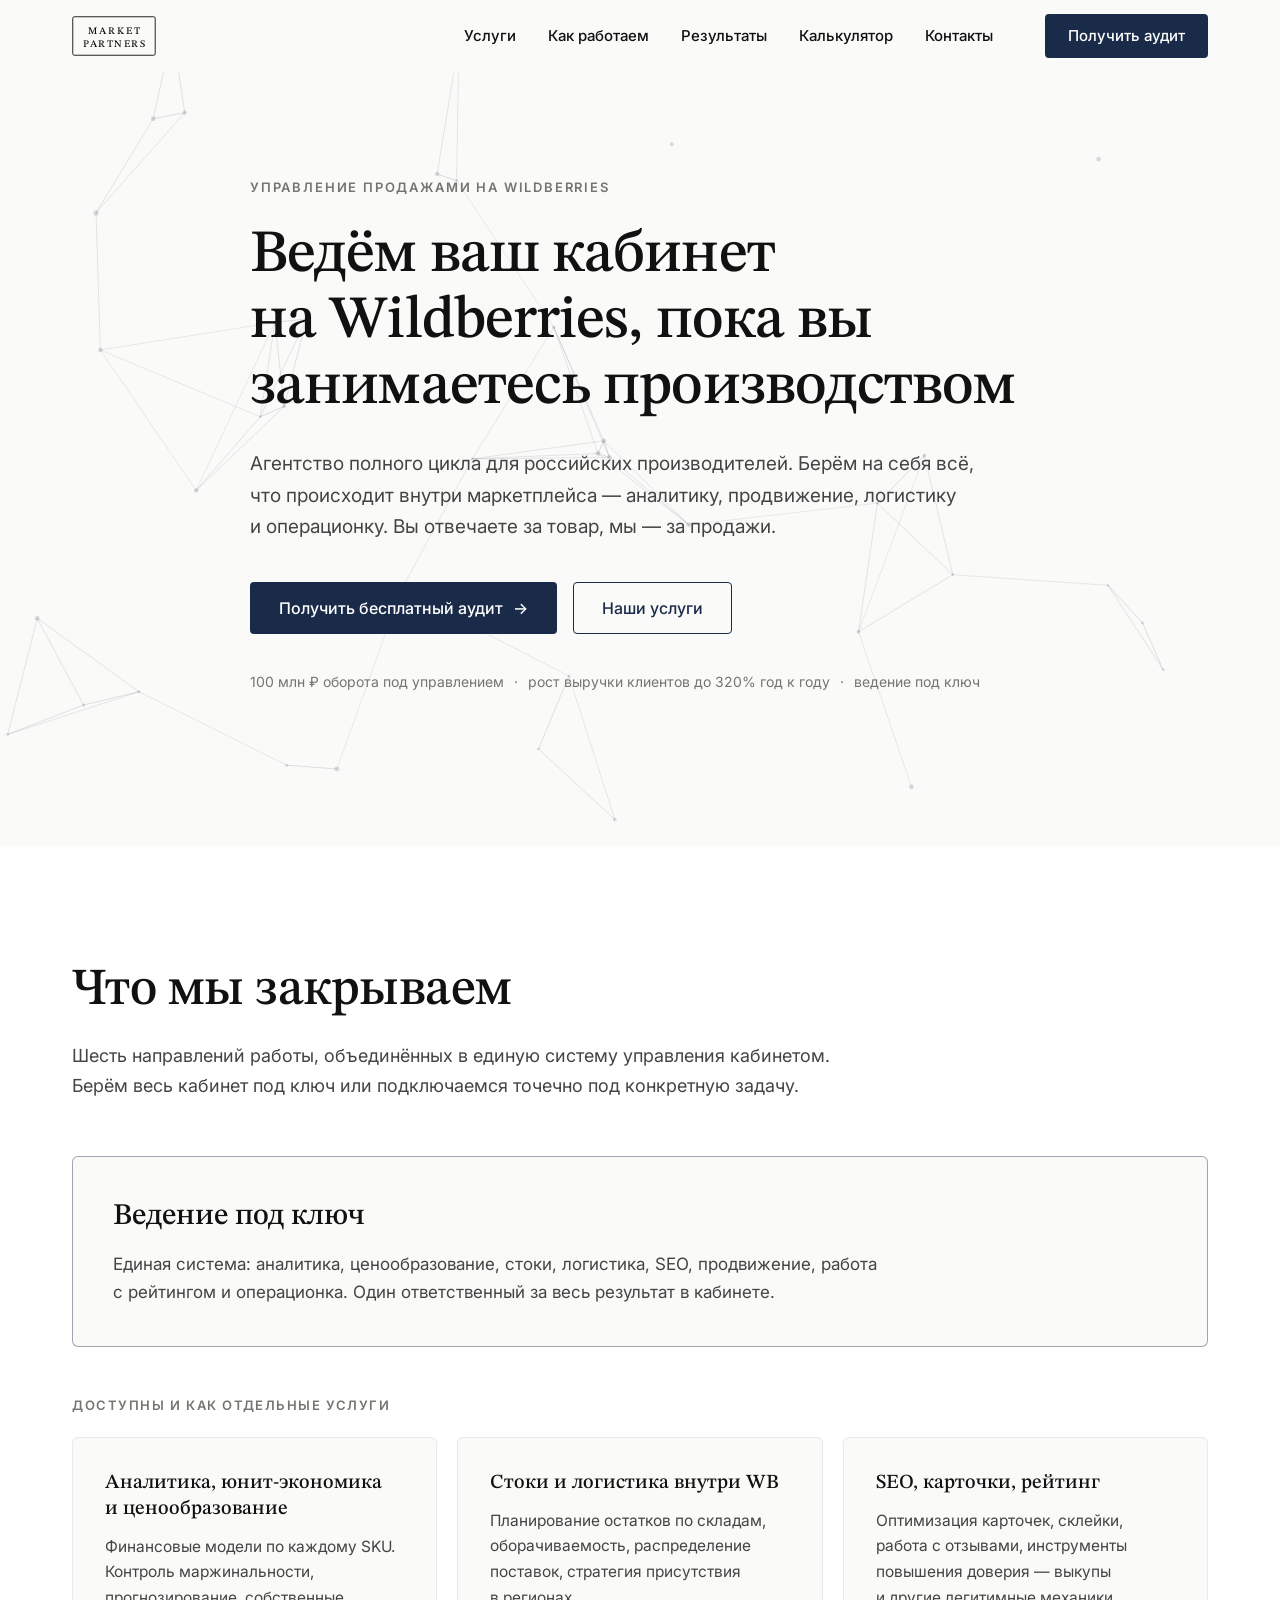
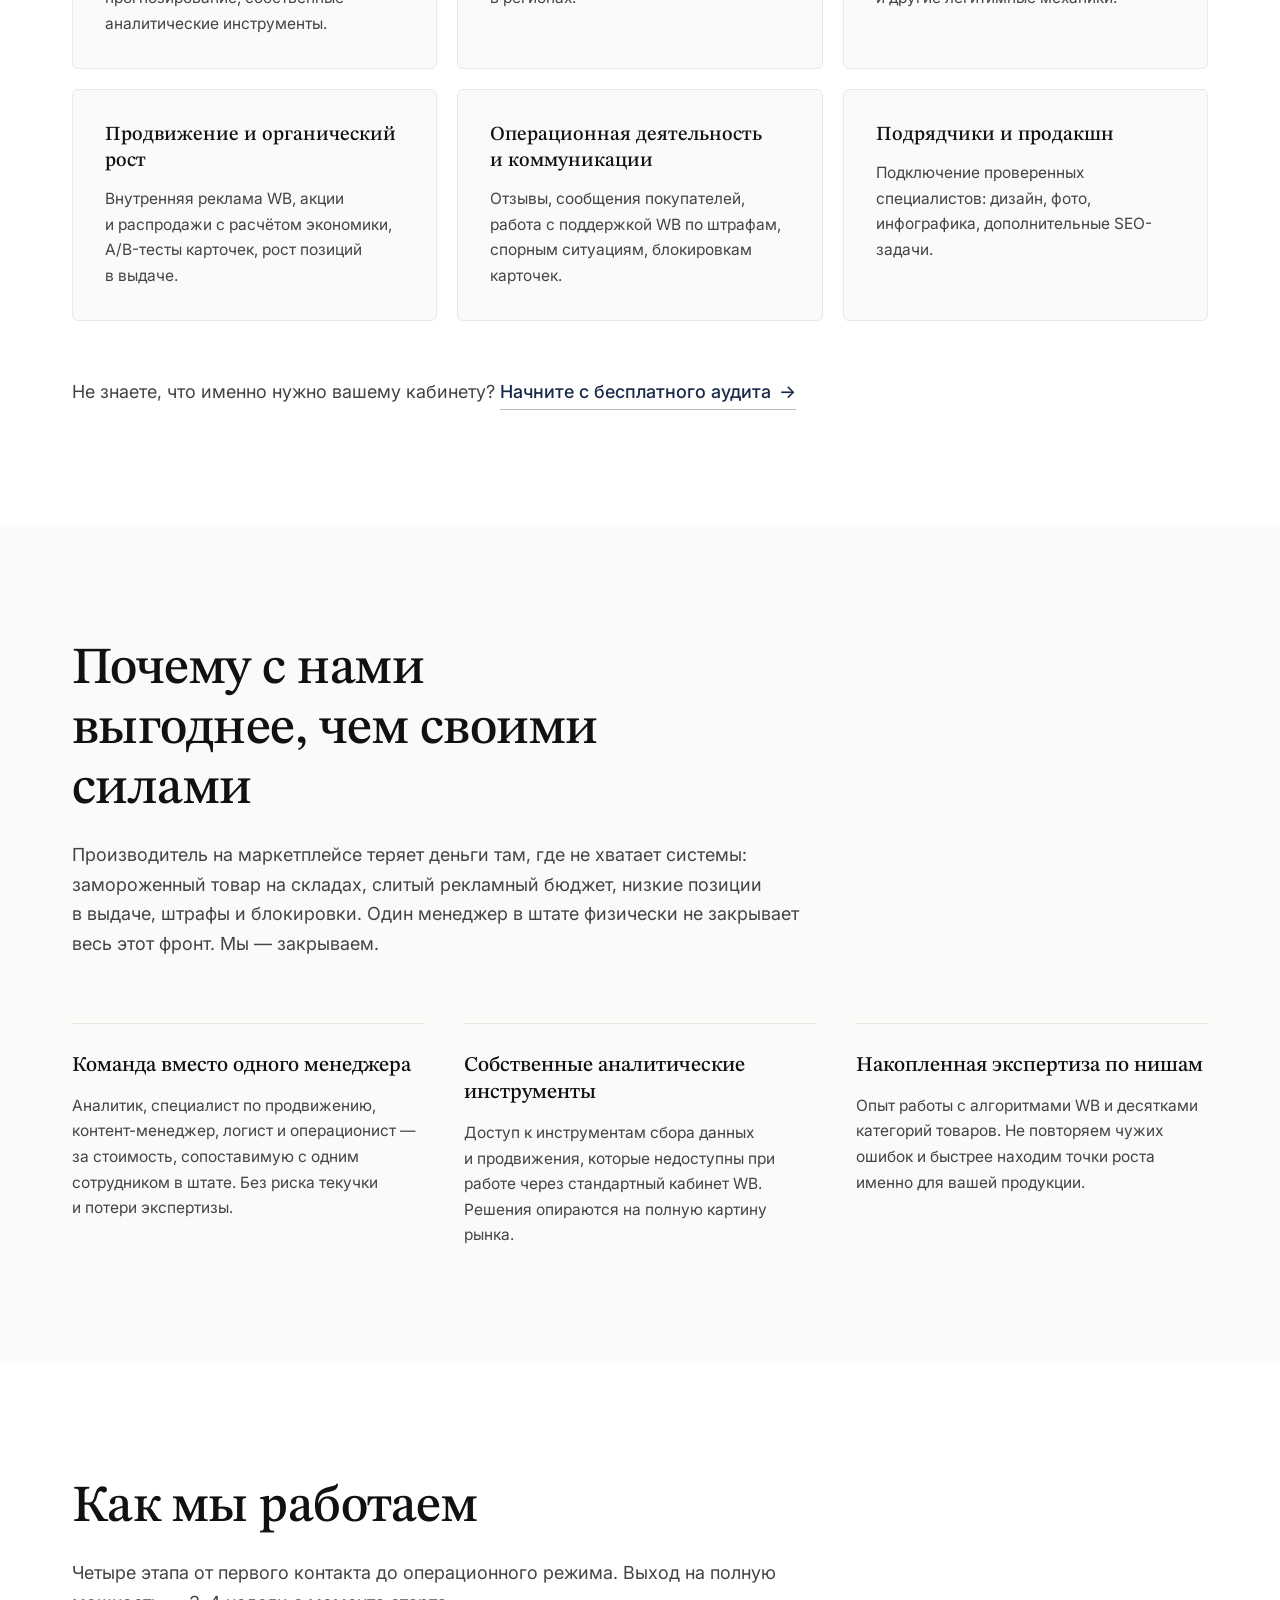
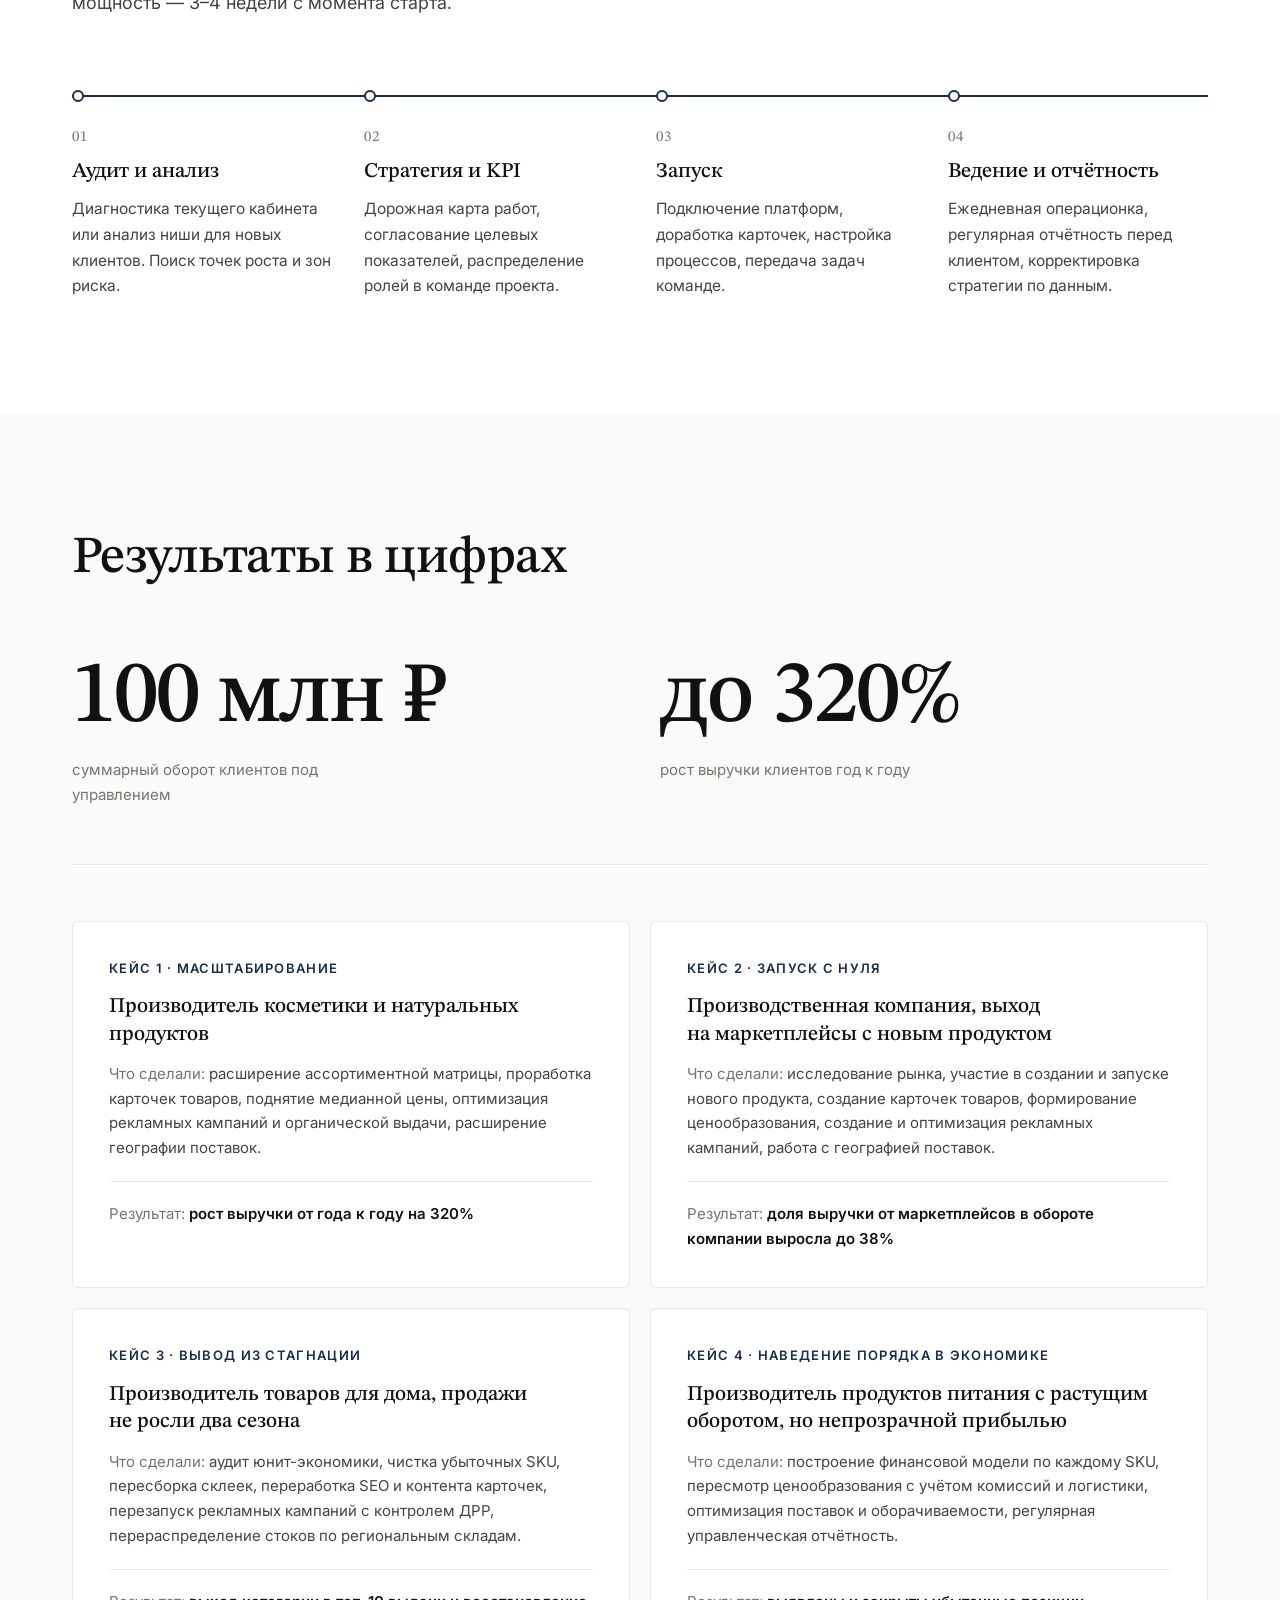
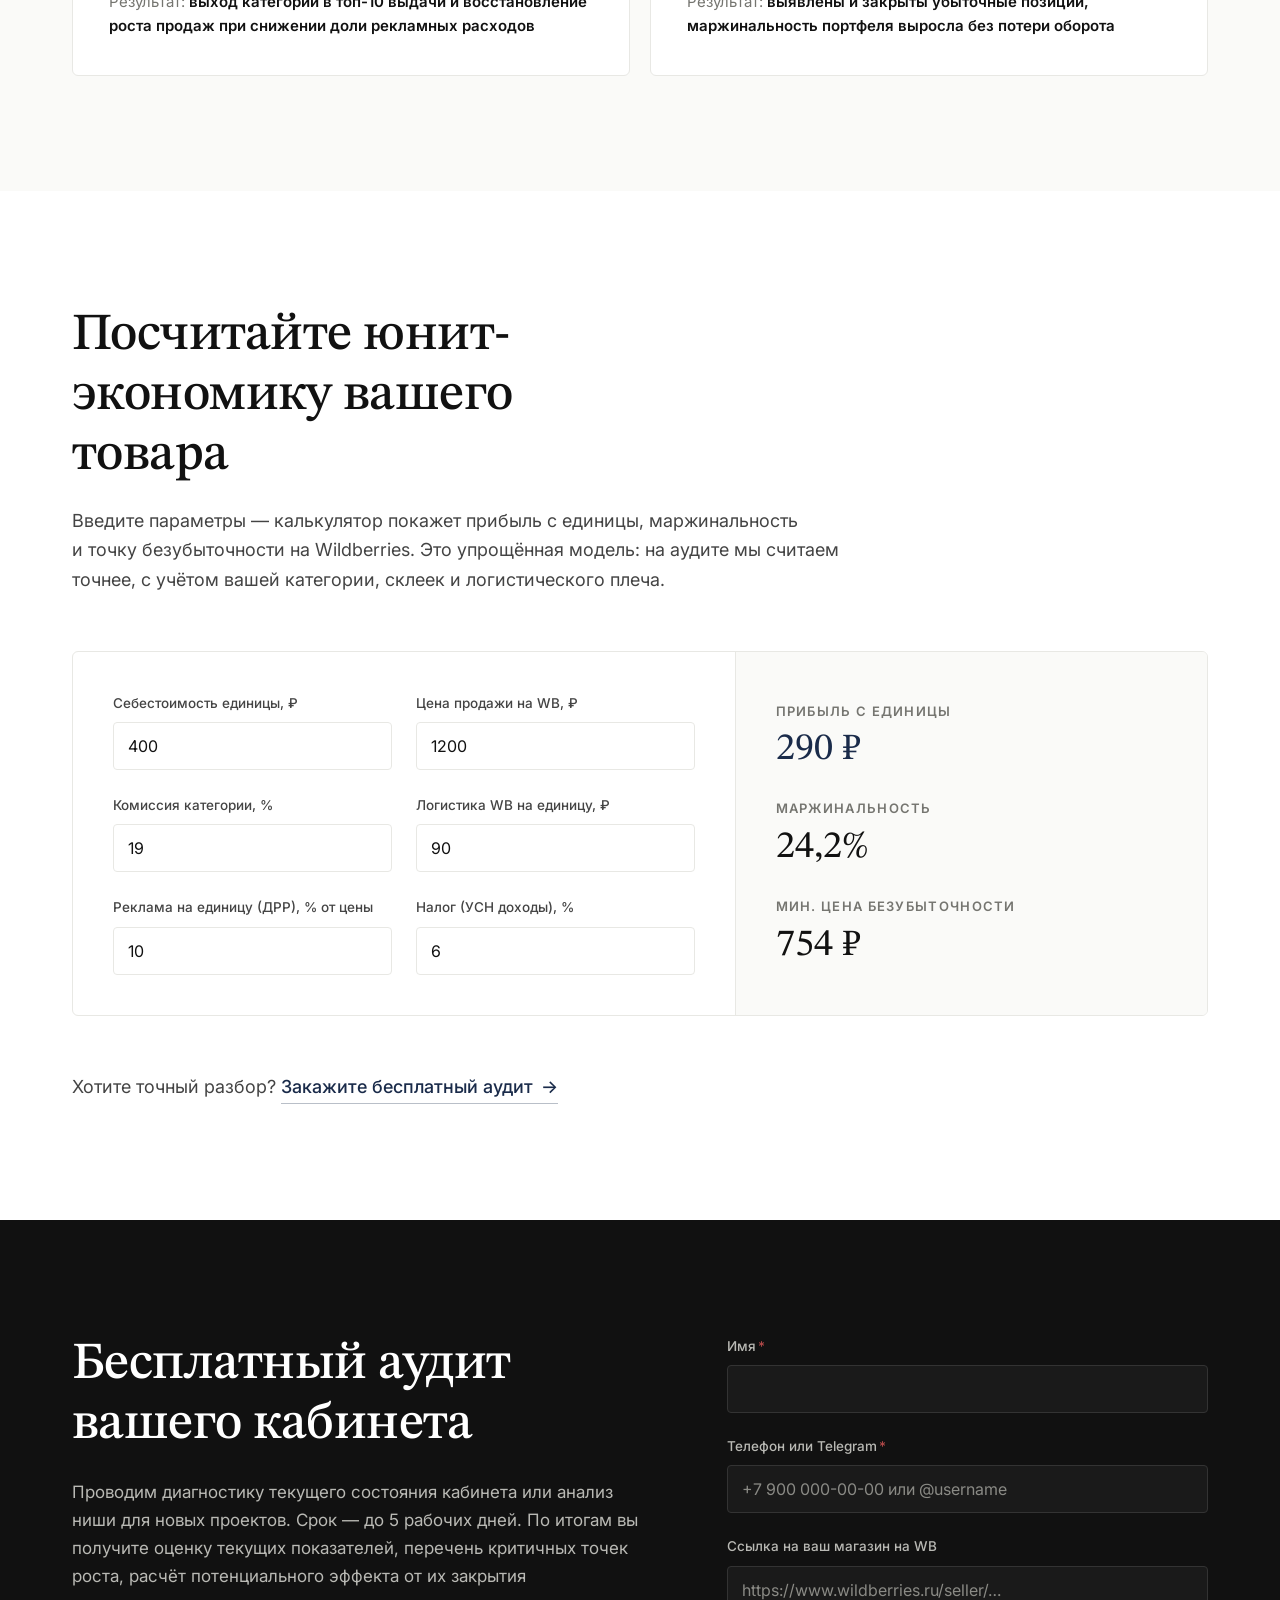
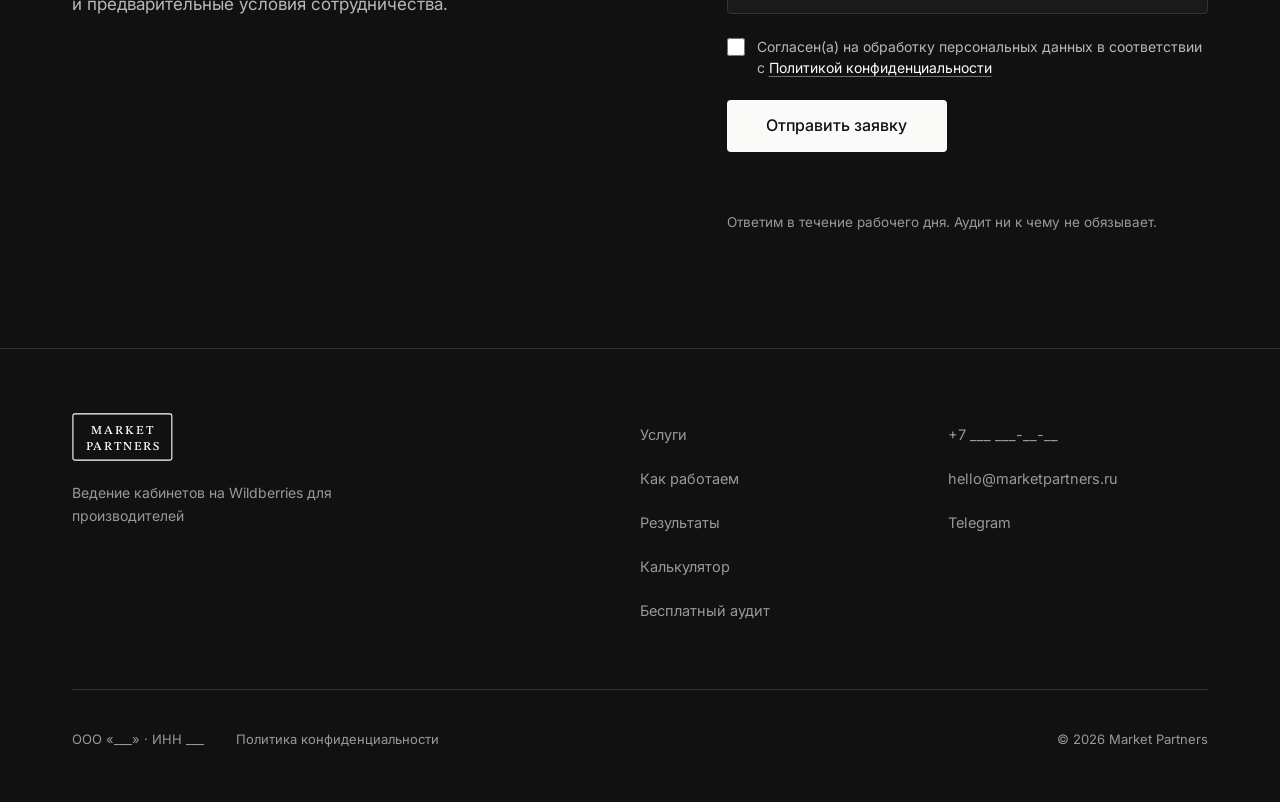
==== commit fbd4d164: "Лендинг: фиксы по итогам ревью (a11y, адаптив, SEO) Подтверждённые находки мультиаспектного ревью:  " ====
--- a/landing/index.html
+++ b/landing/index.html
@@ -91,7 +91,7 @@
     </div>
   </header>
 
-  <div class="menu-overlay" id="menu-overlay">
+  <div class="menu-overlay" id="menu-overlay" role="dialog" aria-modal="true" aria-label="Меню">
     <nav class="menu-overlay__nav" aria-label="Мобильная навигация">
       <a class="menu-overlay__link" href="#services">Услуги</a>
       <a class="menu-overlay__link" href="#process">Как работаем</a>
@@ -115,7 +115,7 @@
           <a class="btn btn--primary btn--lg" href="#audit">Получить бесплатный аудит<span class="btn__arrow" aria-hidden="true">→</span></a>
           <a class="btn btn--ghost btn--lg" href="#services">Наши услуги</a>
         </div>
-        <p class="hero__trust reveal" style="--d:.32s">100&nbsp;млн&nbsp;₽ оборота под управлением<span class="hero__trust-sep" aria-hidden="true">·</span>рост выручки клиентов до&nbsp;320% год к&nbsp;году<span class="hero__trust-sep" aria-hidden="true">·</span>ведение под ключ</p>
+        <p class="hero__trust reveal" style="--d:.32s">100&nbsp;млн&nbsp;₽ оборота под управлением <span class="hero__trust-sep" aria-hidden="true">·</span> рост выручки клиентов до&nbsp;320% год к&nbsp;году <span class="hero__trust-sep" aria-hidden="true">·</span> ведение под ключ</p>
       </div>
     </section>
 
@@ -403,6 +403,7 @@
   </footer>
 
   <script src="js/lenis.min.js" defer></script>
-  <script src="js/main.js" defer></script>
+  <!-- если main.js не загрузился, снимаем класс js — иначе reveal-контент останется скрытым -->
+  <script src="js/main.js" defer onerror="document.documentElement.classList.remove('js')"></script>
 </body>
 </html>
--- a/landing/css/style.css
+++ b/landing/css/style.css
@@ -10,7 +10,9 @@
   --bg-dark: #111111;
   --ink: #111111;
   --text: #444444;
-  --muted: #999999;
+  /* подписи: #757570 вместо задуманного #999 — иначе на светлых фонах
+     контраст ~2.8:1 и требование AA из ТЗ не выполняется */
+  --muted: #757570;
   --accent: #1A2B4A;
   --accent-hover: #142238;
   --line: #E8E8E4;
@@ -48,7 +50,10 @@
   font-size: 17px;
   line-height: 1.65;
   -webkit-font-smoothing: antialiased;
+  /* clip, а не hidden: hidden делает body scroll-контейнером
+     и ломает position: sticky у результата калькулятора */
   overflow-x: hidden;
+  overflow-x: clip;
 }
 
 h1, h2, h3, p { margin: 0; }
@@ -297,7 +302,17 @@
   background: var(--bg);
   opacity: 0;
   visibility: hidden;
+  overflow-y: auto;
   transition: opacity 0.35s ease, visibility 0.35s ease;
+}
+
+/* ландшафтные телефоны: пунктам не хватает высоты — прижимаем к верху и даём прокрутку */
+@media (max-height: 540px) {
+  .menu-overlay {
+    justify-content: flex-start;
+    gap: 24px;
+  }
+  .menu-overlay__link { font-size: 24px; padding: 6px 0; }
 }
 
 .menu-open .menu-overlay {
@@ -408,7 +423,7 @@
   color: var(--muted);
 }
 
-.hero__trust-sep { margin: 0 12px; }
+.hero__trust-sep { margin: 0 6px; }
 
 /* ---------- Карточки ---------- */
 
@@ -753,7 +768,7 @@
   color: #FFFFFF;
 }
 
-.field--dark .field__input::placeholder { color: #666666; }
+.field--dark .field__input::placeholder { color: #8A8A85; }
 
 .field--dark .field__input:focus {
   border-color: #FAFAF8;
@@ -840,14 +855,15 @@
 .footer__nav, .footer__contacts {
   display: flex;
   flex-direction: column;
-  gap: 4px;
   align-items: flex-start;
 }
 
 .footer__link {
+  display: inline-flex;
+  align-items: center;
+  min-height: 44px; /* тап-таргет по ТЗ */
   color: #999999;
   font-size: 14.5px;
-  padding: 6px 0;
   transition: color 0.2s ease;
 }
 
@@ -868,7 +884,7 @@
 
 .footer__copy { margin-left: auto; }
 
-.footer__link--small { font-size: 13px; padding: 4px 0; }
+.footer__link--small { font-size: 13px; }
 
 /* ---------- Анимации появления ---------- */
 
@@ -917,9 +933,36 @@
     transform: none;
   }
 
-  .process__line-fill { transform: scaleX(1); }
+  .process__line-fill { transform: none !important; }
 
   .card:hover { transform: none; }
+}
+
+/* Без JS линия этапов сразу «прорисована» */
+html:not(.js) .process__line-fill { transform: none; }
+
+/* ---------- Печать ---------- */
+
+@media print {
+  .scroll-progress, .hero__canvas, .burger, .menu-overlay, .header__cta { display: none; }
+
+  .header { position: static; background: none; }
+
+  html.js .reveal { opacity: 1 !important; transform: none !important; transition: none !important; }
+
+  .section--dark, .footer {
+    background: none;
+    color: #444444;
+  }
+
+  .section__title--light { color: #111111; }
+
+  .audit__text, .checkbox, .audit__footnote, .footer__tagline,
+  .footer__link, .footer__legal, .footer__copy { color: #444444; }
+
+  .logo--footer { color: #111111; }
+
+  .field--dark .field__input { background: none; color: #111111; border-color: #999999; }
 }
 
 /* ============================================================
@@ -940,62 +983,14 @@
 
   .why__col + .why__col { border-top: 1px solid var(--line); }
 
-  .process__steps {
-    grid-template-columns: repeat(2, 1fr);
-    gap: 40px 32px;
-  }
-
-  /* На двух рядах горизонтальная линия теряет смысл — скрываем маркеры линии */
-  .process__line { display: none; }
-
-  .process__marker { display: none; }
-
-  .process__num { margin-top: 0; }
-
-  .audit__grid { grid-template-columns: 1fr; gap: 48px; }
-
-  .calc { grid-template-columns: 1fr; }
-
-  .calc__result { border-left: 0; border-top: 1px solid var(--line); }
-}
-
-@media (max-width: 768px) {
-
-  body { font-size: 16px; }
-
-  .container { padding: 0 20px; }
-
-  .menu-overlay { padding-left: 20px; padding-right: 20px; }
-
-  .hero {
-    min-height: 0;
-    padding: calc(var(--header-h) + 40px) 0 72px;
-  }
-
-  .hero__actions .btn { width: 100%; }
-
-  .hero__trust-sep { margin: 0 8px; }
-
-  .services__grid { grid-template-columns: 1fr; }
-
-  .card, .case { padding: 24px; }
-
-  .card--flagship { padding: 28px 24px; }
-
-  .metrics { grid-template-columns: 1fr; gap: 40px; }
-
-  .cases { grid-template-columns: 1fr; }
-
-  /* Процесс: вертикальная линия слева */
+  /* Планшет и уже: этапы вертикальной колонкой, линия соединяет их слева */
   .process__steps {
     grid-template-columns: 1fr;
     gap: 40px;
-    margin-top: 48px;
     padding-left: 32px;
   }
 
   .process__line {
-    display: block;
     top: 6px;
     bottom: 6px;
     left: 5px;
@@ -1013,13 +1008,48 @@
   .process__steps.is-visible .process__line-fill { transform: scaleY(1); }
 
   .process__marker {
-    display: block;
     left: -32px;
     top: 4px;
     background: var(--bg-white);
   }
 
   .process__num { margin-top: 0; }
+
+  .audit__grid { grid-template-columns: 1fr; gap: 48px; }
+
+  .calc { grid-template-columns: 1fr; }
+
+  .calc__result { border-left: 0; border-top: 1px solid var(--line); }
+}
+
+@media (max-width: 768px) {
+
+  body { font-size: 16px; }
+
+  .container { padding: 0 20px; }
+
+  .menu-overlay { padding-left: 20px; padding-right: 20px; }
+
+  .hero {
+    min-height: 0;
+    padding: calc(var(--header-h) + 40px) 0 72px;
+  }
+
+  .hero__actions .btn { width: 100%; }
+
+  .hero__trust-sep { margin: 0 8px; }
+
+  .services__grid { grid-template-columns: 1fr; }
+
+  .card, .case { padding: 24px; }
+
+  .card--flagship { padding: 28px 24px; }
+
+  .metrics { grid-template-columns: 1fr; gap: 40px; }
+
+  .cases { grid-template-columns: 1fr; }
+
+  .process__steps { margin-top: 48px; }
 
   .calc__fields {
     grid-template-columns: 1fr;
@@ -1027,7 +1057,13 @@
     gap: 18px;
   }
 
-  /* Результат прилипает снизу карточкой */
+  /* Результат прилипает снизу карточкой. Два условия для sticky:
+     не grid (grid-область не даёт элементу двигаться) и не overflow:hidden */
+  .calc {
+    display: block;
+    overflow: visible;
+  }
+
   .calc__result {
     position: sticky;
     bottom: 0;
@@ -1036,6 +1072,7 @@
     padding: 20px;
     background: var(--bg);
     border-top: 1px solid var(--line);
+    border-radius: 0 0 5px 5px;
   }
 
   .calc__value { font-size: 26px; }
@@ -1051,6 +1088,9 @@
 
   .container { padding: 0 16px; }
 
+  /* на 320px длинные надписи кнопок должны переноситься, а не вылезать */
+  .btn { white-space: normal; text-align: center; }
+
   .menu-overlay { padding-left: 16px; padding-right: 16px; }
 
   .logo svg { height: 34px; }
